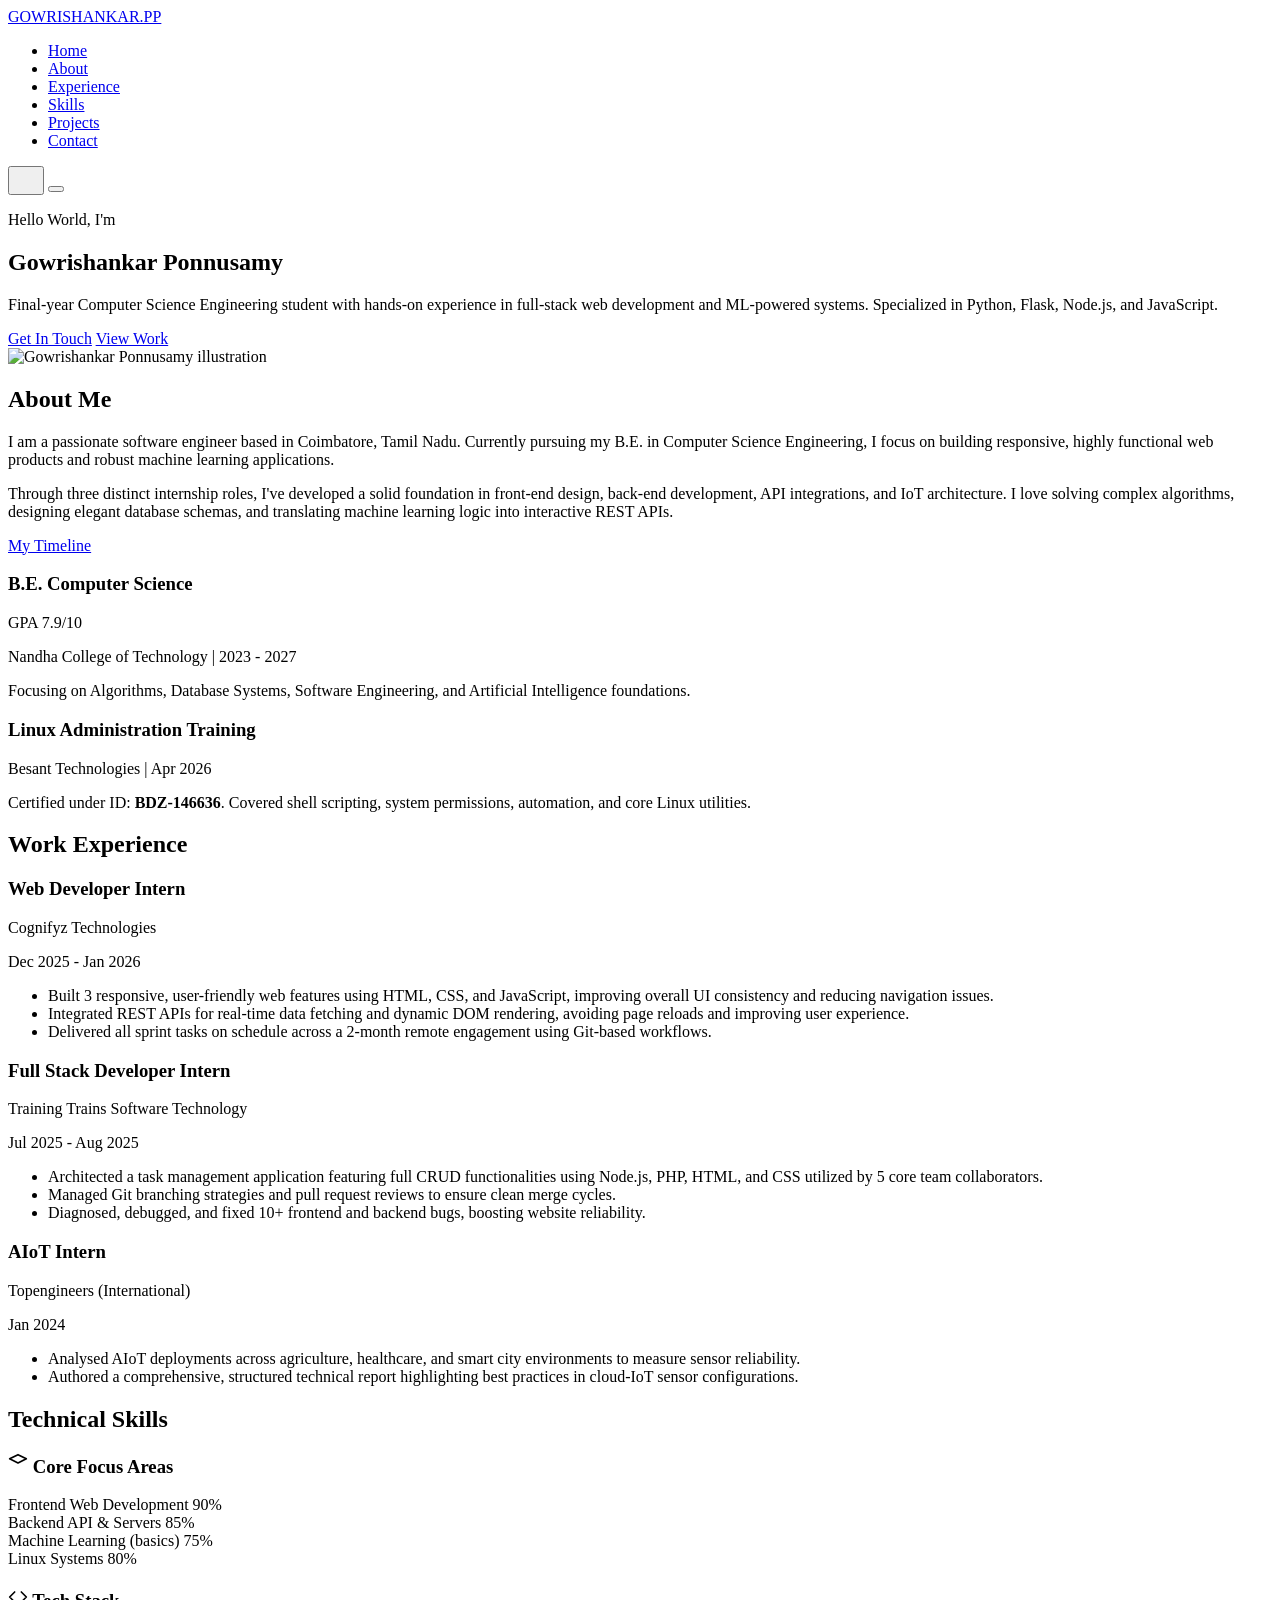
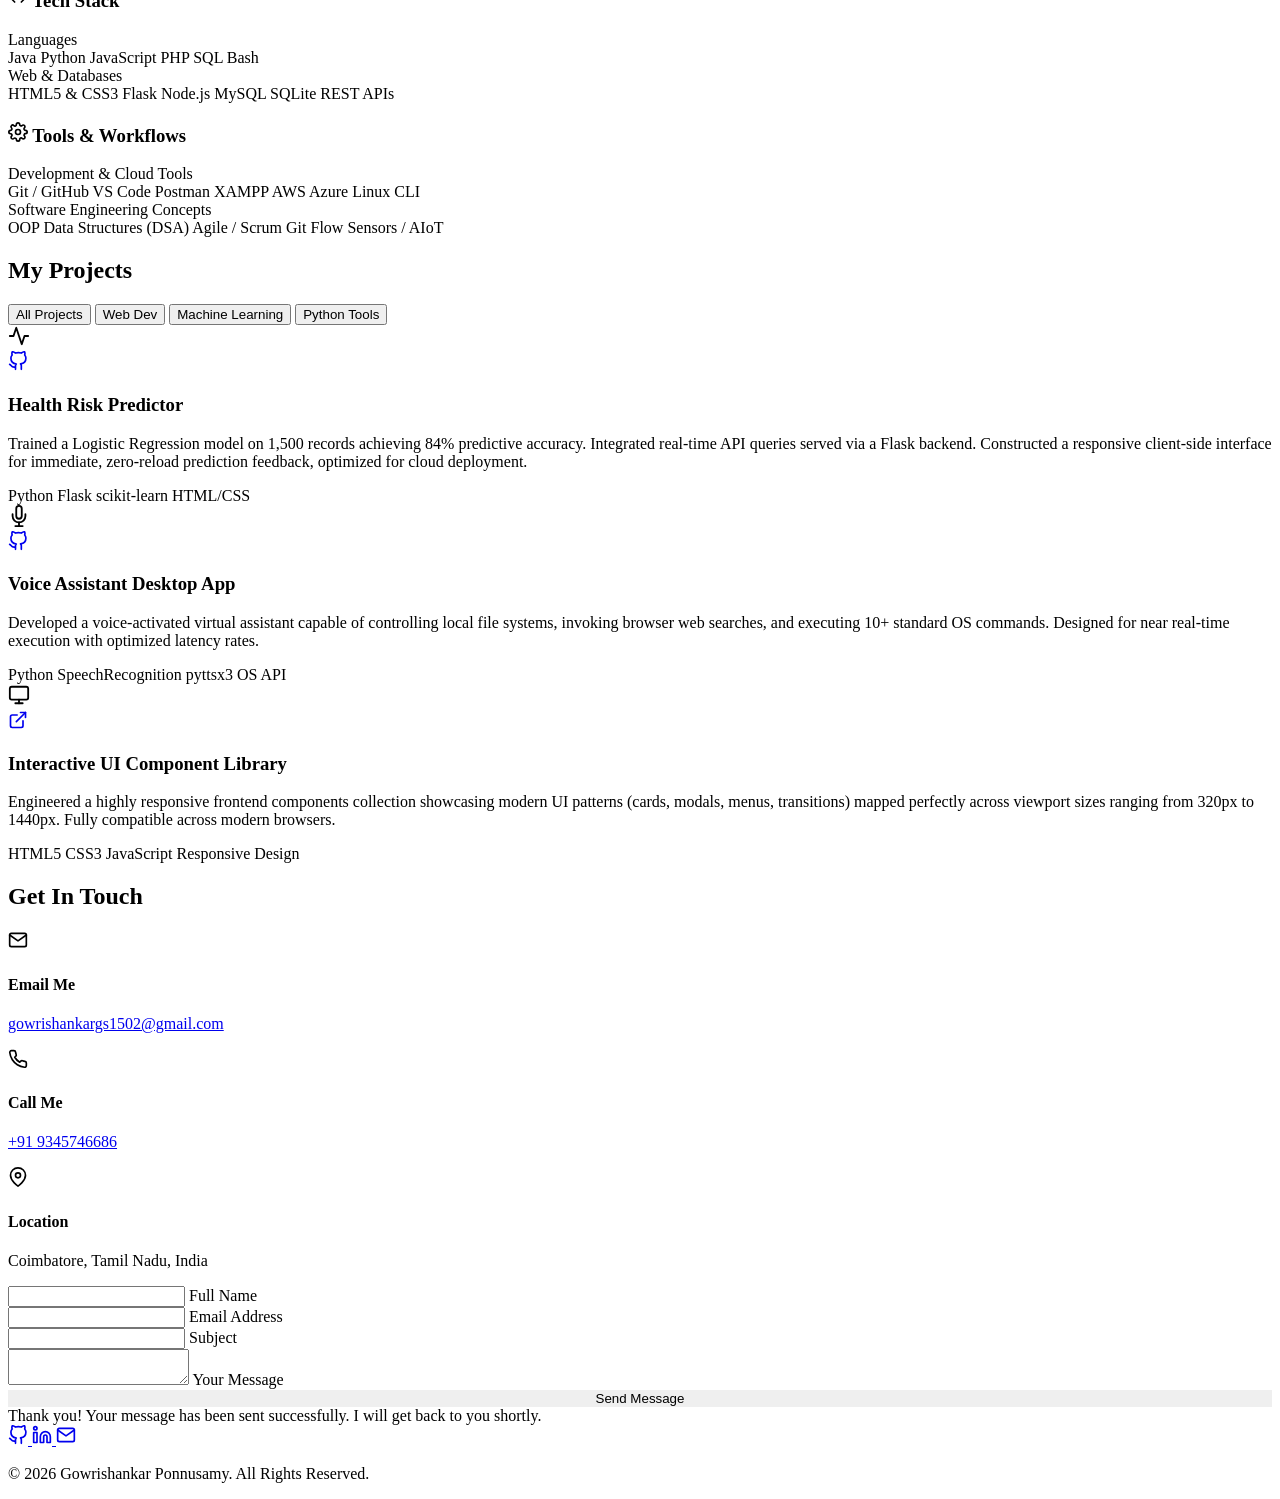
==== portfolio/index.html @ afdc3c56 "Create index.html" ====
<!DOCTYPE html>
<html lang="en">
<head>
  <meta charset="UTF-8">
  <meta name="viewport" content="width=device-width, initial-scale=1.0">
  <meta name="description" content="Professional portfolio website of Gowrishankar Ponnusamy. Web developer and Machine Learning enthusiast showing projects, experience, and contact details.">
  <title>Gowrishankar Ponnusamy | Software Engineer & Web Developer Portfolio</title>
  <link rel="stylesheet" href="/static/style.css">
</head>
<body>

  <!-- Background Orbs -->
  <div class="glow-orb orb-1"></div>
  <div class="glow-orb orb-2"></div>
  <div class="glow-orb orb-3"></div>

  <!-- Header -->
  <header>
    <div class="nav-container">
      <a href="#home" class="logo">GOWRISHANKAR.PP</a>
      
      <nav>
        <ul class="nav-menu" id="nav-menu">
          <li><a href="#home" class="nav-link active">Home</a></li>
          <li><a href="#about" class="nav-link">About</a></li>
          <li><a href="#experience" class="nav-link">Experience</a></li>
          <li><a href="#skills" class="nav-link">Skills</a></li>
          <li><a href="#projects" class="nav-link">Projects</a></li>
          <li><a href="#contact" class="nav-link">Contact</a></li>
        </ul>
      </nav>

      <div class="nav-controls">
        <button class="theme-toggle" id="theme-toggle" aria-label="Toggle theme">
          <svg xmlns="http://www.w3.org/2000/svg" width="20" height="20" viewBox="0 0 24 24" fill="none" stroke="currentColor" stroke-width="2">
            <!-- SVG paths filled by JS based on theme -->
          </svg>
        </button>

        <button class="hamburger" id="hamburger" aria-label="Toggle mobile menu">
          <span></span>
          <span></span>
          <span></span>
        </button>
      </div>
    </div>
  </header>

  <!-- Hero Section -->
  <section id="home" class="hero">
    <div class="hero-content">
      <p class="hero-subtitle">Hello World, I'm</p>
      <h1 class="hero-title">Gowrishankar <span>Ponnusamy</span></h1>
      <div class="hero-typing">
        <span id="typing-text"></span>
      </div>
      <p class="hero-desc">
        Final-year Computer Science Engineering student with hands-on experience in full-stack web development and ML-powered systems. Specialized in Python, Flask, Node.js, and JavaScript.
      </p>
      <div class="hero-btns">
        <a href="#contact" class="btn btn-primary">Get In Touch</a>
        <a href="#projects" class="btn btn-secondary">View Work</a>
      </div>
    </div>

    <div class="hero-image-container">
      <div class="hero-img-wrapper">
        <img src="/static/self coat.jpeg" alt="Gowrishankar Ponnusamy illustration" class="hero-img" loading="lazy">
      </div>
    </div>
  </section>

  <!-- About Section -->
  <section id="about" class="reveal">
    <h2 class="section-title">About <span>Me</span></h2>
    <div class="about-grid">
      <div class="about-details">
        <p class="about-text">
          I am a passionate software engineer based in Coimbatore, Tamil Nadu. Currently pursuing my B.E. in Computer Science Engineering, I focus on building responsive, highly functional web products and robust machine learning applications.
        </p>
        <p class="about-text">
          Through three distinct internship roles, I've developed a solid foundation in front-end design, back-end development, API integrations, and IoT architecture. I love solving complex algorithms, designing elegant database schemas, and translating machine learning logic into interactive REST APIs.
        </p>
        <div class="hero-btns">
          <a href="#experience" class="btn btn-secondary">My Timeline</a>
        </div>
      </div>

      <div class="credentials-container">
        <!-- Education -->
        <div class="glass-card credential-card">
          <div class="credential-title">
            <h3>B.E. Computer Science</h3>
            <span class="gpa-badge">GPA 7.9/10</span>
          </div>
          <p class="credential-meta">Nandha College of Technology | 2023 - 2027</p>
          <p class="credential-desc">Focusing on Algorithms, Database Systems, Software Engineering, and Artificial Intelligence foundations.</p>
        </div>

        <!-- Certification -->
        <div class="glass-card credential-card">
          <div class="credential-title">
            <h3>Linux Administration Training</h3>
          </div>
          <p class="credential-meta">Besant Technologies | Apr 2026</p>
          <p class="credential-desc">Certified under ID: <strong>BDZ-146636</strong>. Covered shell scripting, system permissions, automation, and core Linux utilities.</p>
        </div>
      </div>
    </div>
  </section>

  <!-- Experience Section -->
  <section id="experience" class="reveal">
    <h2 class="section-title">Work <span>Experience</span></h2>
    <div class="timeline">
      <!-- Cognifyz -->
      <div class="timeline-item reveal">
        <div class="timeline-dot"></div>
        <div class="glass-card timeline-content">
          <div class="timeline-header">
            <div>
              <h3 class="role-title">Web Developer Intern</h3>
              <p class="company-name">Cognifyz Technologies</p>
            </div>
            <span class="timeline-date">Dec 2025 - Jan 2026</span>
          </div>
          <ul class="timeline-list">
            <li>Built 3 responsive, user-friendly web features using HTML, CSS, and JavaScript, improving overall UI consistency and reducing navigation issues.</li>
            <li>Integrated REST APIs for real-time data fetching and dynamic DOM rendering, avoiding page reloads and improving user experience.</li>
            <li>Delivered all sprint tasks on schedule across a 2-month remote engagement using Git-based workflows.</li>
          </ul>
        </div>
      </div>

      <!-- Training Trains -->
      <div class="timeline-item reveal">
        <div class="timeline-dot"></div>
        <div class="glass-card timeline-content">
          <div class="timeline-header">
            <div>
              <h3 class="role-title">Full Stack Developer Intern</h3>
              <p class="company-name">Training Trains Software Technology</p>
            </div>
            <span class="timeline-date">Jul 2025 - Aug 2025</span>
          </div>
          <ul class="timeline-list">
            <li>Architected a task management application featuring full CRUD functionalities using Node.js, PHP, HTML, and CSS utilized by 5 core team collaborators.</li>
            <li>Managed Git branching strategies and pull request reviews to ensure clean merge cycles.</li>
            <li>Diagnosed, debugged, and fixed 10+ frontend and backend bugs, boosting website reliability.</li>
          </ul>
        </div>
      </div>

      <!-- Topengineers -->
      <div class="timeline-item reveal">
        <div class="timeline-dot"></div>
        <div class="glass-card timeline-content">
          <div class="timeline-header">
            <div>
              <h3 class="role-title">AIoT Intern</h3>
              <p class="company-name">Topengineers (International)</p>
            </div>
            <span class="timeline-date">Jan 2024</span>
          </div>
          <ul class="timeline-list">
            <li>Analysed AIoT deployments across agriculture, healthcare, and smart city environments to measure sensor reliability.</li>
            <li>Authored a comprehensive, structured technical report highlighting best practices in cloud-IoT sensor configurations.</li>
          </ul>
        </div>
      </div>
    </div>
  </section>

  <!-- Skills Section -->
  <section id="skills" class="reveal">
    <h2 class="section-title">Technical <span>Skills</span></h2>
    <div class="skills-grid">
      <!-- Main Core Skill Bars -->
      <div class="glass-card skills-category reveal">
        <h3 class="category-title">
          <svg xmlns="http://www.w3.org/2000/svg" width="20" height="20" viewBox="0 0 24 24" fill="none" stroke="currentColor" stroke-width="2" stroke-linecap="round" stroke-linejoin="round"><polygon points="12 2 2 7 12 12 22 7 12 2"/></svg>
          Core Focus Areas
        </h3>
        <div class="skills-list">
          <div class="skill-item">
            <div class="skill-info">
              <span class="skill-name">Frontend Web Development</span>
              <span class="skill-percent">90%</span>
            </div>
            <div class="skill-bar-bg">
              <div class="skill-bar-fill" data-percent="90"></div>
            </div>
          </div>
          <div class="skill-item">
            <div class="skill-info">
              <span class="skill-name">Backend API & Servers</span>
              <span class="skill-percent">85%</span>
            </div>
            <div class="skill-bar-bg">
              <div class="skill-bar-fill" data-percent="85"></div>
            </div>
          </div>
          <div class="skill-item">
            <div class="skill-info">
              <span class="skill-name">Machine Learning (basics)</span>
              <span class="skill-percent">75%</span>
            </div>
            <div class="skill-bar-bg">
              <div class="skill-bar-fill" data-percent="75"></div>
            </div>
          </div>
          <div class="skill-item">
            <div class="skill-info">
              <span class="skill-name">Linux Systems</span>
              <span class="skill-percent">80%</span>
            </div>
            <div class="skill-bar-bg">
              <div class="skill-bar-fill" data-percent="80"></div>
            </div>
          </div>
        </div>
      </div>

      <!-- Languages, Frameworks, DBs -->
      <div class="glass-card skills-category reveal">
        <h3 class="category-title">
          <svg xmlns="http://www.w3.org/2000/svg" width="20" height="20" viewBox="0 0 24 24" fill="none" stroke="currentColor" stroke-width="2" stroke-linecap="round" stroke-linejoin="round"><path d="M16 18l6-6-6-6M8 6L2 12l6 6"/></svg>
          Tech Stack
        </h3>
        <div class="skills-list">
          <div class="skill-item">
            <span class="skill-name" style="margin-bottom: 8px;">Languages</span>
            <div class="badge-container">
              <span class="badge">Java</span>
              <span class="badge">Python</span>
              <span class="badge">JavaScript</span>
              <span class="badge">PHP</span>
              <span class="badge">SQL</span>
              <span class="badge">Bash</span>
            </div>
          </div>
          <div class="skill-item">
            <span class="skill-name" style="margin-bottom: 8px;">Web & Databases</span>
            <div class="badge-container">
              <span class="badge">HTML5 & CSS3</span>
              <span class="badge">Flask</span>
              <span class="badge">Node.js</span>
              <span class="badge">MySQL</span>
              <span class="badge">SQLite</span>
              <span class="badge">REST APIs</span>
            </div>
          </div>
        </div>
      </div>

      <!-- Tools & Concepts -->
      <div class="glass-card skills-category reveal">
        <h3 class="category-title">
          <svg xmlns="http://www.w3.org/2000/svg" width="20" height="20" viewBox="0 0 24 24" fill="none" stroke="currentColor" stroke-width="2" stroke-linecap="round" stroke-linejoin="round"><circle cx="12" cy="12" r="3"/><path d="M19.4 15a1.65 1.65 0 0 0 .33 1.82l.06.06a2 2 0 1 1-2.83 2.83l-.06-.06a1.65 1.65 0 0 0-1.82-.33 1.65 1.65 0 0 0-1 1.51V21a2 2 0 0 1-4 0v-.09A1.65 1.65 0 0 0 9 19.4a1.65 1.65 0 0 0-1.82.33l-.06.06a2 2 0 1 1-2.83-2.83l.06-.06a1.65 1.65 0 0 0 .33-1.82 1.65 1.65 0 0 0-1.51-1H3a2 2 0 0 1 0-4h.09A1.65 1.65 0 0 0 4.6 9a1.65 1.65 0 0 0-.33-1.82l-.06-.06a2 2 0 1 1 2.83-2.83l.06.06a1.65 1.65 0 0 0 1.82.33H9a1.65 1.65 0 0 0 1-1.51V3a2 2 0 0 1 4 0v.09a1.65 1.65 0 0 0 1 1.51 1.65 1.65 0 0 0 1.82-.33l.06-.06a2 2 0 1 1 2.83 2.83l-.06.06a1.65 1.65 0 0 0-.33 1.82V9a1.65 1.65 0 0 0 1.51 1H21a2 2 0 0 1 0 4h-.09a1.65 1.65 0 0 0-1.51 1z"/></svg>
          Tools & Workflows
        </h3>
        <div class="skills-list">
          <div class="skill-item">
            <span class="skill-name" style="margin-bottom: 8px;">Development & Cloud Tools</span>
            <div class="badge-container">
              <span class="badge">Git / GitHub</span>
              <span class="badge">VS Code</span>
              <span class="badge">Postman</span>
              <span class="badge">XAMPP</span>
              <span class="badge">AWS</span>
              <span class="badge">Azure</span>
              <span class="badge">Linux CLI</span>
            </div>
          </div>
          <div class="skill-item">
            <span class="skill-name" style="margin-bottom: 8px;">Software Engineering Concepts</span>
            <div class="badge-container">
              <span class="badge">OOP</span>
              <span class="badge">Data Structures (DSA)</span>
              <span class="badge">Agile / Scrum</span>
              <span class="badge">Git Flow</span>
              <span class="badge">Sensors / AIoT</span>
            </div>
          </div>
        </div>
      </div>
    </div>
  </section>

  <!-- Projects Section -->
  <section id="projects" class="reveal">
    <h2 class="section-title">My <span>Projects</span></h2>
    
    <div class="project-filters">
      <button class="filter-btn active" data-filter="all">All Projects</button>
      <button class="filter-btn" data-filter="web">Web Dev</button>
      <button class="filter-btn" data-filter="ml">Machine Learning</button>
      <button class="filter-btn" data-filter="python">Python Tools</button>
    </div>

    <div class="projects-grid">
      <!-- Project 1 -->
      <div class="project-card-wrapper reveal" data-category="ml web">
        <div class="glass-card project-card">
          <div class="project-card-header">
            <div class="project-icon">
              <svg xmlns="http://www.w3.org/2000/svg" width="22" height="22" viewBox="0 0 24 24" fill="none" stroke="currentColor" stroke-width="2" stroke-linecap="round" stroke-linejoin="round"><path d="M22 12h-4l-3 9L9 3l-3 9H2"/></svg>
            </div>
            <div class="project-links">
              <a href="#" class="project-link-btn" aria-label="GitHub Repository">
                <svg xmlns="http://www.w3.org/2000/svg" width="20" height="20" viewBox="0 0 24 24" fill="none" stroke="currentColor" stroke-width="2" stroke-linecap="round" stroke-linejoin="round"><path d="M9 19c-5 1.5-5-2.5-7-3m14 6v-3.87a3.37 3.37 0 0 0-.94-2.61c3.14-.35 6.44-1.54 6.44-7A5.44 5.44 0 0 0 20 4.77 5.07 5.07 0 0 0 19.91 1S18.73.65 16 2.48a13.38 13.38 0 0 0-7 0C6.27.65 5.09 1 5.09 1A5.07 5.07 0 0 0 5 4.77a5.44 5.44 0 0 0-1.5 3.78c0 5.42 3.3 6.61 6.44 7A3.37 3.37 0 0 0 9 18.13V22"/></svg>
              </a>
            </div>
          </div>
          <div class="project-card-body">
            <h3>Health Risk Predictor</h3>
            <p>
              Trained a Logistic Regression model on 1,500 records achieving 84% predictive accuracy. Integrated real-time API queries served via a Flask backend. Constructed a responsive client-side interface for immediate, zero-reload prediction feedback, optimized for cloud deployment.
            </p>
          </div>
          <div class="project-card-footer">
            <div class="project-tech">
              <span class="tech-tag">Python</span>
              <span class="tech-tag">Flask</span>
              <span class="tech-tag">scikit-learn</span>
              <span class="tech-tag">HTML/CSS</span>
            </div>
          </div>
        </div>
      </div>

      <!-- Project 2 -->
      <div class="project-card-wrapper reveal" data-category="python">
        <div class="glass-card project-card">
          <div class="project-card-header">
            <div class="project-icon">
              <svg xmlns="http://www.w3.org/2000/svg" width="22" height="22" viewBox="0 0 24 24" fill="none" stroke="currentColor" stroke-width="2" stroke-linecap="round" stroke-linejoin="round"><path d="M12 1a3 3 0 0 0-3 3v8a3 3 0 0 0 6 0V4a3 3 0 0 0-3-3z"/><path d="M19 10v2a7 7 0 0 1-14 0v-2"/><line x1="12" y1="19" x2="12" y2="23"/><line x1="8" y1="23" x2="16" y2="23"/></svg>
            </div>
            <div class="project-links">
              <a href="#" class="project-link-btn" aria-label="GitHub Repository">
                <svg xmlns="http://www.w3.org/2000/svg" width="20" height="20" viewBox="0 0 24 24" fill="none" stroke="currentColor" stroke-width="2" stroke-linecap="round" stroke-linejoin="round"><path d="M9 19c-5 1.5-5-2.5-7-3m14 6v-3.87a3.37 3.37 0 0 0-.94-2.61c3.14-.35 6.44-1.54 6.44-7A5.44 5.44 0 0 0 20 4.77 5.07 5.07 0 0 0 19.91 1S18.73.65 16 2.48a13.38 13.38 0 0 0-7 0C6.27.65 5.09 1 5.09 1A5.07 5.07 0 0 0 5 4.77a5.44 5.44 0 0 0-1.5 3.78c0 5.42 3.3 6.61 6.44 7A3.37 3.37 0 0 0 9 18.13V22"/></svg>
              </a>
            </div>
          </div>
          <div class="project-card-body">
            <h3>Voice Assistant Desktop App</h3>
            <p>
              Developed a voice-activated virtual assistant capable of controlling local file systems, invoking browser web searches, and executing 10+ standard OS commands. Designed for near real-time execution with optimized latency rates.
            </p>
          </div>
          <div class="project-card-footer">
            <div class="project-tech">
              <span class="tech-tag">Python</span>
              <span class="tech-tag">SpeechRecognition</span>
              <span class="tech-tag">pyttsx3</span>
              <span class="tech-tag">OS API</span>
            </div>
          </div>
        </div>
      </div>

      <!-- Project 3 -->
      <div class="project-card-wrapper reveal" data-category="web">
        <div class="glass-card project-card">
          <div class="project-card-header">
            <div class="project-icon">
              <svg xmlns="http://www.w3.org/2000/svg" width="22" height="22" viewBox="0 0 24 24" fill="none" stroke="currentColor" stroke-width="2" stroke-linecap="round" stroke-linejoin="round"><rect x="2" y="3" width="20" height="14" rx="2" ry="2"/><line x1="8" y1="21" x2="16" y2="21"/><line x1="12" y1="17" x2="12" y2="21"/></svg>
            </div>
            <div class="project-links">
              <a href="#" class="project-link-btn" aria-label="Live Demo">
                <svg xmlns="http://www.w3.org/2000/svg" width="20" height="20" viewBox="0 0 24 24" fill="none" stroke="currentColor" stroke-width="2" stroke-linecap="round" stroke-linejoin="round"><path d="M18 13v6a2 2 0 0 1-2 2H5a2 2 0 0 1-2-2V8a2 2 0 0 1 2-2h6"/><polyline points="15 3 21 3 21 9"/><line x1="10" y1="14" x2="21" y2="3"/></svg>
              </a>
            </div>
          </div>
          <div class="project-card-body">
            <h3>Interactive UI Component Library</h3>
            <p>
              Engineered a highly responsive frontend components collection showcasing modern UI patterns (cards, modals, menus, transitions) mapped perfectly across viewport sizes ranging from 320px to 1440px. Fully compatible across modern browsers.
            </p>
          </div>
          <div class="project-card-footer">
            <div class="project-tech">
              <span class="tech-tag">HTML5</span>
              <span class="tech-tag">CSS3</span>
              <span class="tech-tag">JavaScript</span>
              <span class="tech-tag">Responsive Design</span>
            </div>
          </div>
        </div>
      </div>
    </div>
  </section>

  <!-- Contact Section -->
  <section id="contact" class="reveal">
    <h2 class="section-title">Get In <span>Touch</span></h2>
    <div class="contact-grid">
      <div class="contact-info">
        <!-- Card 1: Email -->
        <div class="glass-card contact-card">
          <div class="contact-card-icon">
            <svg xmlns="http://www.w3.org/2000/svg" width="20" height="20" viewBox="0 0 24 24" fill="none" stroke="currentColor" stroke-width="2" stroke-linecap="round" stroke-linejoin="round"><path d="M4 4h16c1.1 0 2 .9 2 2v12c0 1.1-.9 2-2 2H4c-1.1 0-2-.9-2-2V6c0-1.1.9-2 2-2z"/><polyline points="22,6 12,13 2,6"/></svg>
          </div>
          <div class="contact-card-details">
            <h4>Email Me</h4>
            <p><a href="#" id="email-link" data-email="gowrishankargs1502@gmail.com" title="Click to copy email">gowrishankargs1502@gmail.com</a></p>
          </div>
        </div>

        <!-- Card 2: Phone -->
        <div class="glass-card contact-card">
          <div class="contact-card-icon">
            <svg xmlns="http://www.w3.org/2000/svg" width="20" height="20" viewBox="0 0 24 24" fill="none" stroke="currentColor" stroke-width="2" stroke-linecap="round" stroke-linejoin="round"><path d="M22 16.92v3a2 2 0 0 1-2.18 2 19.79 19.79 0 0 1-8.63-3.07 19.5 19.5 0 0 1-6-6 19.79 19.79 0 0 1-3.07-8.67A2 2 0 0 1 4.11 2h3a2 2 0 0 1 2 1.72 12.84 12.84 0 0 0 .7 2.81 2 2 0 0 1-.45 2.11L8.09 9.91a16 16 0 0 0 6 6l1.27-1.27a2 2 0 0 1 2.11-.45 12.84 12.84 0 0 0 2.81.7A2 2 0 0 1 22 16.92z"/></svg>
          </div>
          <div class="contact-card-details">
            <h4>Call Me</h4>
            <p><a href="tel:+919345746686">+91 9345746686</a></p>
          </div>
        </div>

        <!-- Card 3: Location -->
        <div class="glass-card contact-card">
          <div class="contact-card-icon">
            <svg xmlns="http://www.w3.org/2000/svg" width="20" height="20" viewBox="0 0 24 24" fill="none" stroke="currentColor" stroke-width="2" stroke-linecap="round" stroke-linejoin="round"><path d="M21 10c0 7-9 13-9 13s-9-6-9-13a9 9 0 0 1 18 0z"/><circle cx="12" cy="10" r="3"/></svg>
          </div>
          <div class="contact-card-details">
            <h4>Location</h4>
            <p>Coimbatore, Tamil Nadu, India</p>
          </div>
        </div>
      </div>

      <!-- Form -->
      <div class="glass-card contact-form-container">
        <form id="contact-form" autocomplete="off">
          <div class="form-group">
            <input type="text" id="form-name" class="form-input" placeholder=" " required>
            <label for="form-name" class="form-label">Full Name</label>
          </div>

          <div class="form-group">
            <input type="email" id="form-email" class="form-input" placeholder=" " required>
            <label for="form-email" class="form-label">Email Address</label>
          </div>

          <div class="form-group">
            <input type="text" id="form-subject" class="form-input" placeholder=" " required>
            <label for="form-subject" class="form-label">Subject</label>
          </div>

          <div class="form-group">
            <textarea id="form-message" class="form-input" placeholder=" " required></textarea>
            <label for="form-message" class="form-label">Your Message</label>
          </div>

          <button type="submit" class="btn btn-primary" style="border: none; width: 100%;">Send Message</button>
        </form>
        
        <div class="form-success-message" id="form-success">
          Thank you! Your message has been sent successfully. I will get back to you shortly.
        </div>
      </div>
    </div>
  </section>

  <!-- Footer -->
  <footer>
    <div class="footer-socials">
      <!-- GitHub -->
      <a href="https://github.com" target="_blank" rel="noopener noreferrer" class="social-icon-btn" aria-label="GitHub Profile">
        <svg xmlns="http://www.w3.org/2000/svg" width="20" height="20" viewBox="0 0 24 24" fill="none" stroke="currentColor" stroke-width="2" stroke-linecap="round" stroke-linejoin="round"><path d="M9 19c-5 1.5-5-2.5-7-3m14 6v-3.87a3.37 3.37 0 0 0-.94-2.61c3.14-.35 6.44-1.54 6.44-7A5.44 5.44 0 0 0 20 4.77 5.07 5.07 0 0 0 19.91 1S18.73.65 16 2.48a13.38 13.38 0 0 0-7 0C6.27.65 5.09 1 5.09 1A5.07 5.07 0 0 0 5 4.77a5.44 5.44 0 0 0-1.5 3.78c0 5.42 3.3 6.61 6.44 7A3.37 3.37 0 0 0 9 18.13V22"/></svg>
      </a>
      <!-- LinkedIn -->
      <a href="https://linkedin.com" target="_blank" rel="noopener noreferrer" class="social-icon-btn" aria-label="LinkedIn Profile">
        <svg xmlns="http://www.w3.org/2000/svg" width="20" height="20" viewBox="0 0 24 24" fill="none" stroke="currentColor" stroke-width="2" stroke-linecap="round" stroke-linejoin="round"><path d="M16 8a6 6 0 0 1 6 6v7h-4v-7a2 2 0 0 0-2-2 2 2 0 0 0-2 2v7h-4v-7a6 6 0 0 1 6-6z"/><rect x="2" y="9" width="4" height="12"/><circle cx="4" cy="4" r="2"/></svg>
      </a>
      <!-- Email -->
      <a href="mailto:gowrishankarponnusamyed1304@gmail.com" class="social-icon-btn" aria-label="Email Me">
        <svg xmlns="http://www.w3.org/2000/svg" width="20" height="20" viewBox="0 0 24 24" fill="none" stroke="currentColor" stroke-width="2" stroke-linecap="round" stroke-linejoin="round"><path d="M4 4h16c1.1 0 2 .9 2 2v12c0 1.1-.9 2-2 2H4c-1.1 0-2-.9-2-2V6c0-1.1.9-2 2-2z"/><polyline points="22,6 12,13 2,6"/></svg>
      </a>
    </div>
    <p>&copy; 2026 Gowrishankar Ponnusamy. All Rights Reserved.</p>
  </footer>

  <script src="/static/script.js"></script>
</body>
</html>
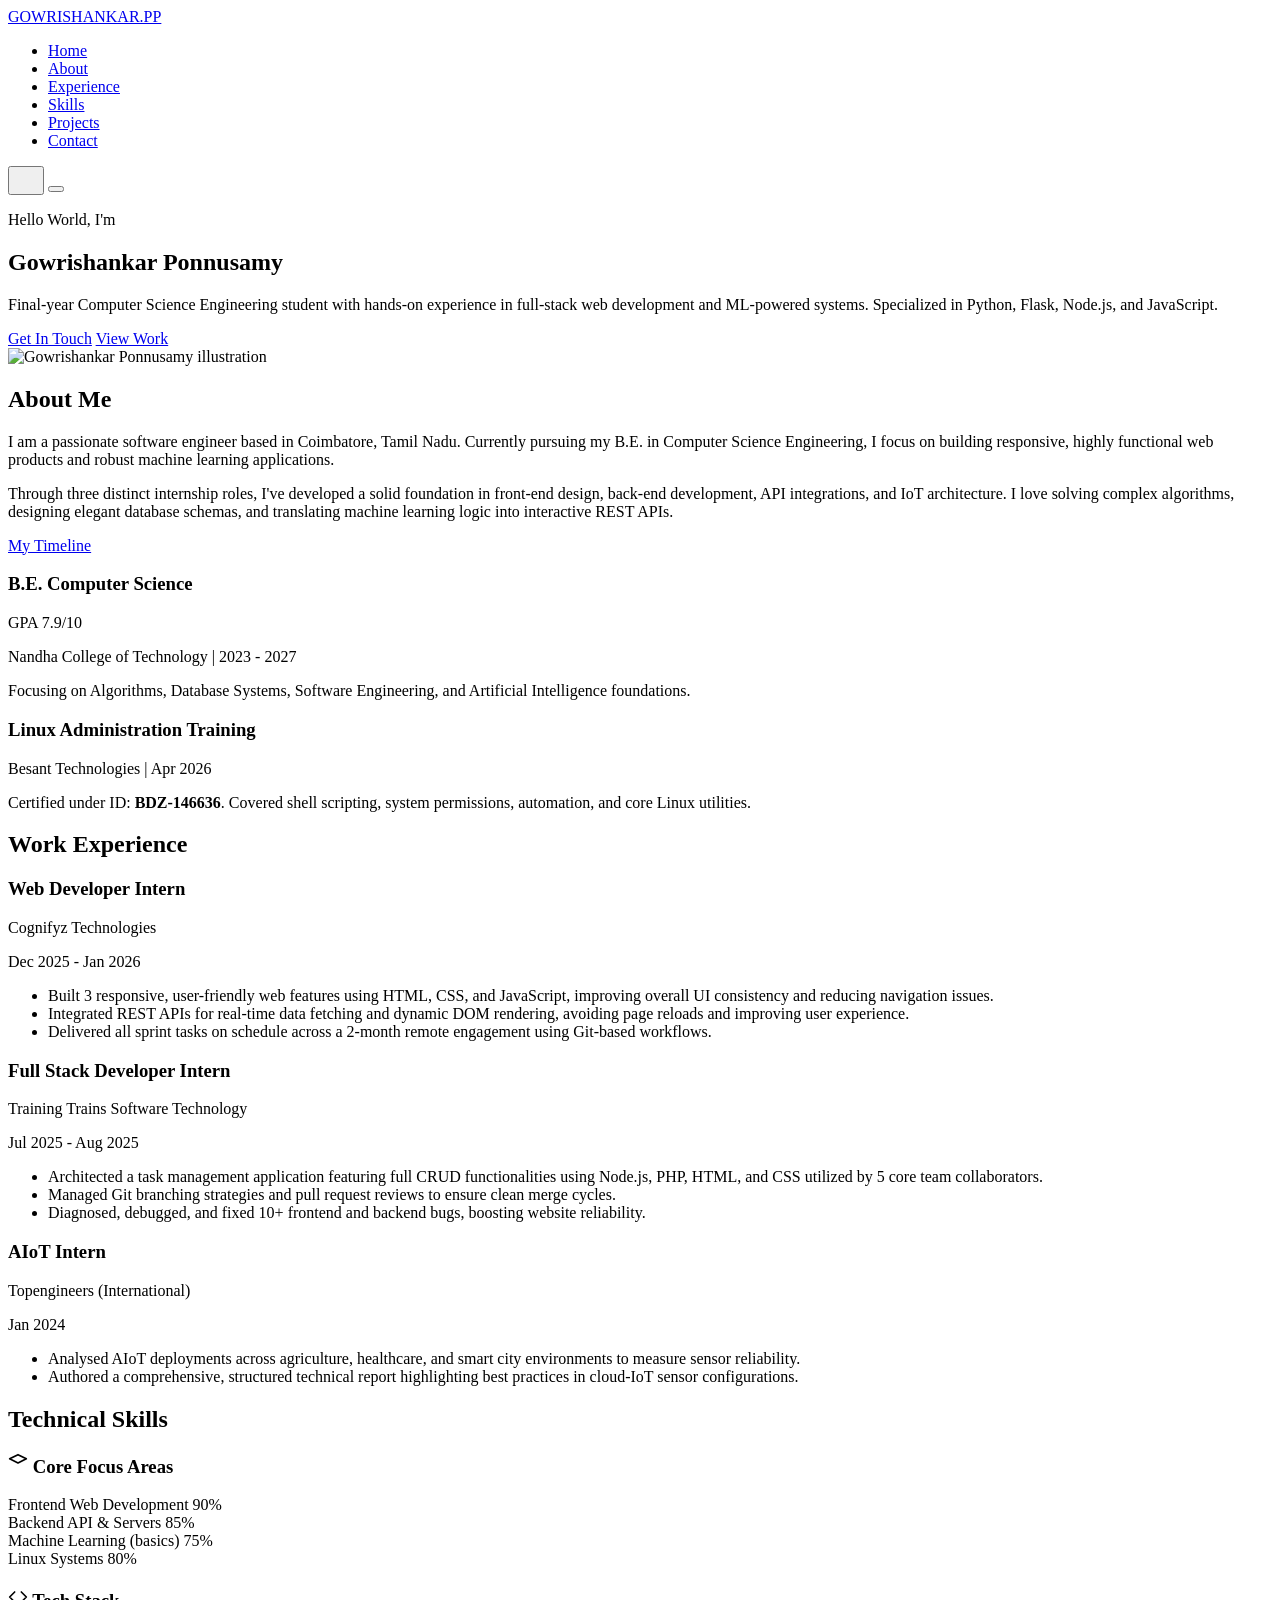
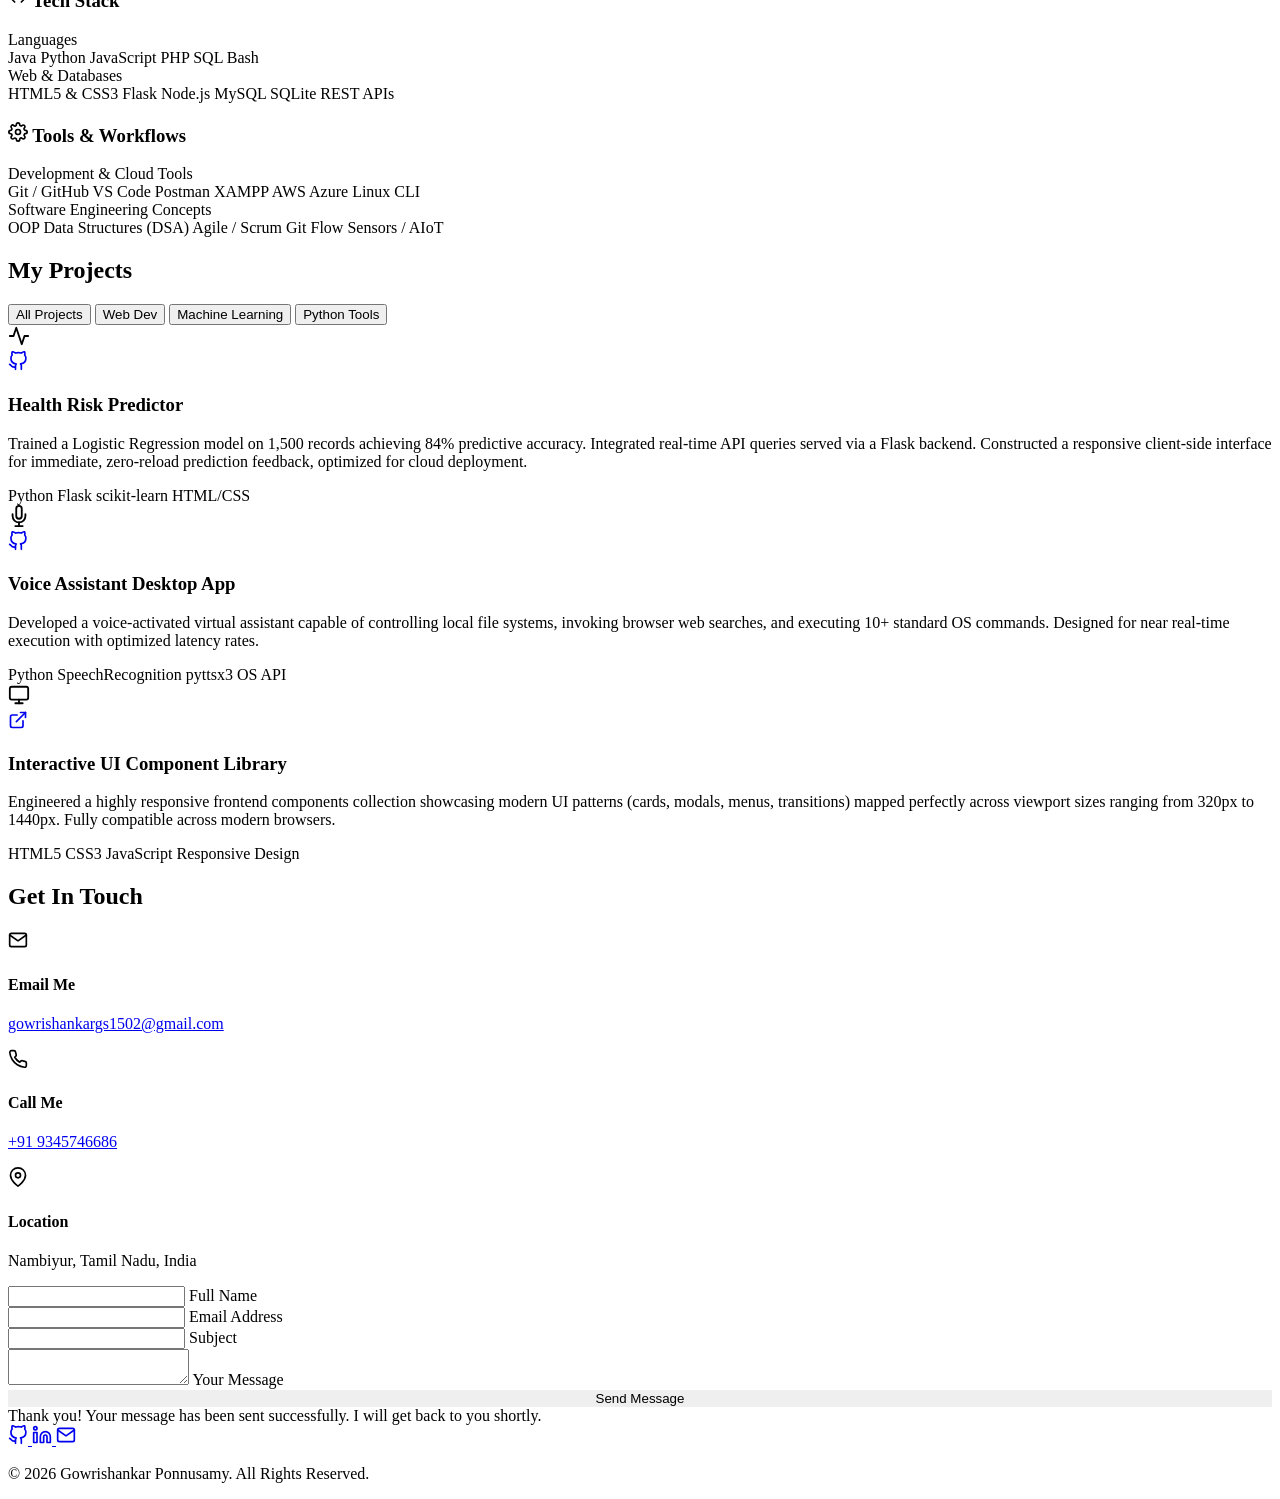
==== commit f4707212: "Update index.html" ====
--- a/portfolio/index.html
+++ b/portfolio/index.html
@@ -425,7 +425,7 @@
           </div>
           <div class="contact-card-details">
             <h4>Location</h4>
-            <p>Coimbatore, Tamil Nadu, India</p>
+            <p>Nambiyur, Tamil Nadu, India</p>
           </div>
         </div>
       </div>
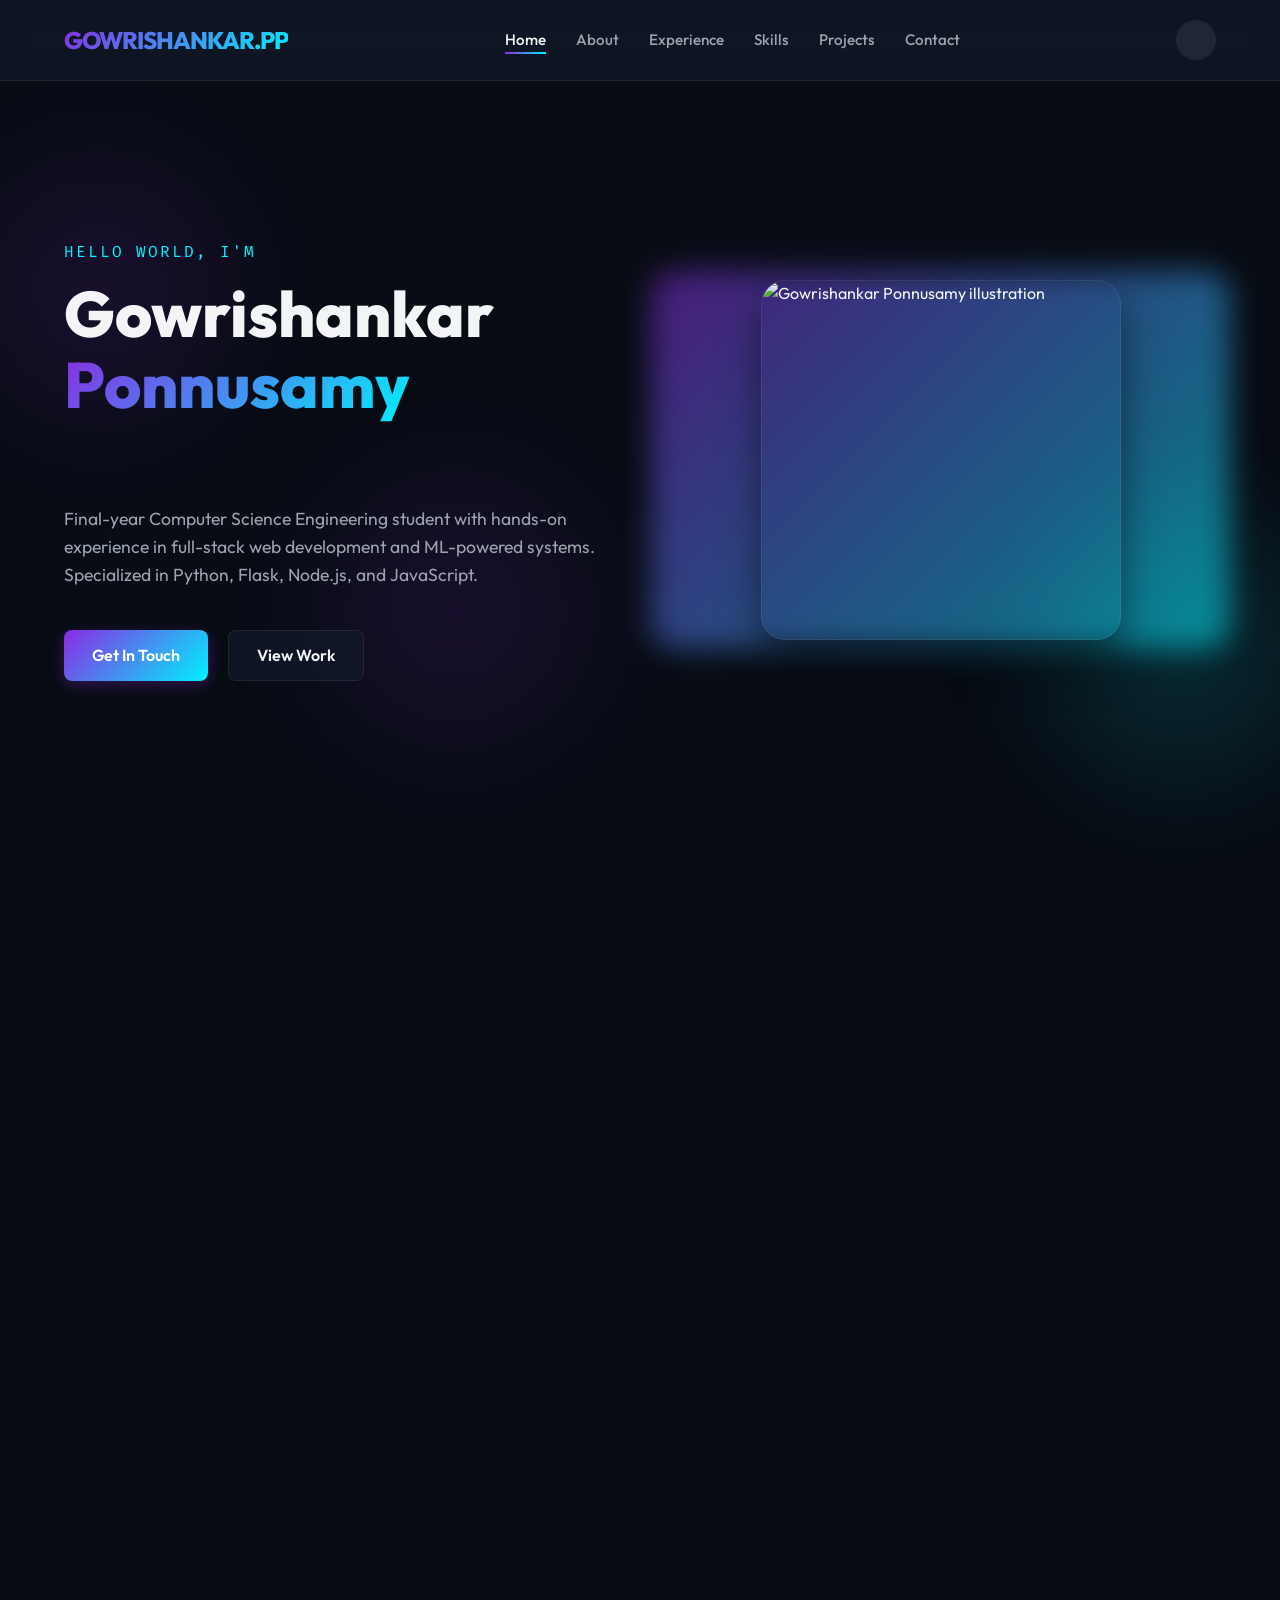
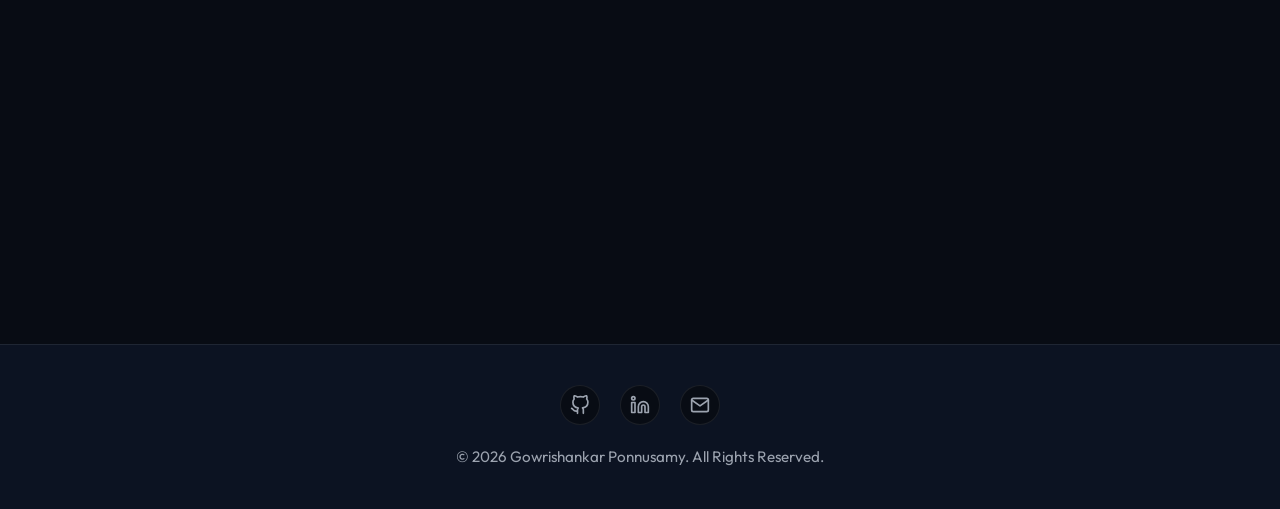
==== commit 9513aa28: "Fix stylesheet link path in index.html" ====
--- a/portfolio/index.html
+++ b/portfolio/index.html
@@ -5,7 +5,7 @@
   <meta name="viewport" content="width=device-width, initial-scale=1.0">
   <meta name="description" content="Professional portfolio website of Gowrishankar Ponnusamy. Web developer and Machine Learning enthusiast showing projects, experience, and contact details.">
   <title>Gowrishankar Ponnusamy | Software Engineer & Web Developer Portfolio</title>
-  <link rel="stylesheet" href="/static/style.css">
+  <link rel="stylesheet" href="static/style.css">
 </head>
 <body>
 
--- a/portfolio/static/style.css
+++ b/portfolio/static/style.css
@@ -0,0 +1,1057 @@
+@import url('https://fonts.googleapis.com/css2?family=Fira+Code:wght@400;500&family=Outfit:wght@300;400;500;600;700;800&display=swap');
+
+:root {
+  /* Dark Theme Variables */
+  --bg-primary: #080c14;
+  --bg-secondary: #0c1322;
+  --bg-card: rgba(17, 25, 40, 0.75);
+  --border-color: rgba(255, 255, 255, 0.08);
+  --text-primary: #f3f4f6;
+  --text-secondary: #9ca3af;
+  --text-muted: #6b7280;
+  --accent-color: #8a2be2;
+  --accent-color-rgb: 138, 43, 226;
+  --accent-secondary: #00f2fe;
+  --accent-secondary-rgb: 0, 242, 254;
+  --accent-gradient: linear-gradient(135deg, var(--accent-color), var(--accent-secondary));
+  --card-glow: rgba(138, 43, 226, 0.15);
+  --selection-bg: rgba(0, 242, 254, 0.3);
+  --shadow-color: rgba(0, 0, 0, 0.5);
+  --font-sans: 'Outfit', sans-serif;
+  --font-mono: 'Fira Code', monospace;
+  --radius-sm: 8px;
+  --radius-md: 16px;
+  --radius-lg: 24px;
+  --transition: all 0.3s cubic-bezier(0.4, 0, 0.2, 1);
+}
+
+[data-theme="light"] {
+  /* Light Theme Variables */
+  --bg-primary: #f8fafc;
+  --bg-secondary: #f1f5f9;
+  --bg-card: rgba(255, 255, 255, 0.8);
+  --border-color: rgba(15, 23, 42, 0.08);
+  --text-primary: #0f172a;
+  --text-secondary: #475569;
+  --text-muted: #64748b;
+  --accent-color: #6366f1;
+  --accent-color-rgb: 99, 102, 241;
+  --accent-secondary: #06b6d4;
+  --accent-secondary-rgb: 6, 182, 212;
+  --accent-gradient: linear-gradient(135deg, var(--accent-color), var(--accent-secondary));
+  --card-glow: rgba(99, 102, 241, 0.1);
+  --selection-bg: rgba(6, 182, 212, 0.2);
+  --shadow-color: rgba(15, 23, 42, 0.1);
+}
+
+/* Base Styles */
+* {
+  box-sizing: border-box;
+  margin: 0;
+  padding: 0;
+  scroll-behavior: smooth;
+}
+
+body {
+  background-color: var(--bg-primary);
+  color: var(--text-primary);
+  font-family: var(--font-sans);
+  line-height: 1.6;
+  overflow-x: hidden;
+  transition: background-color 0.5s var(--transition), color 0.5s var(--transition);
+}
+
+/* Custom Scrollbar */
+::-webkit-scrollbar {
+  width: 10px;
+}
+::-webkit-scrollbar-track {
+  background: var(--bg-primary);
+}
+::-webkit-scrollbar-thumb {
+  background: var(--border-color);
+  border-radius: 5px;
+  border: 2px solid var(--bg-primary);
+}
+::-webkit-scrollbar-thumb:hover {
+  background: var(--accent-color);
+}
+
+::selection {
+  background-color: var(--selection-bg);
+  color: var(--text-primary);
+}
+
+/* Glow Background Orbs */
+.glow-orb {
+  position: absolute;
+  width: 400px;
+  height: 400px;
+  border-radius: 50%;
+  background: radial-gradient(circle, rgba(var(--accent-color-rgb), 0.15) 0%, rgba(0, 0, 0, 0) 70%);
+  filter: blur(40px);
+  z-index: -1;
+  pointer-events: none;
+  animation: float-orb 10s infinite alternate ease-in-out;
+}
+
+.orb-1 {
+  top: 10%;
+  left: -100px;
+}
+
+.orb-2 {
+  top: 50%;
+  right: -100px;
+  background: radial-gradient(circle, rgba(var(--accent-secondary-rgb), 0.15) 0%, rgba(0, 0, 0, 0) 70%);
+  animation-delay: -5s;
+}
+
+.orb-3 {
+  bottom: 10%;
+  left: 20%;
+  animation-delay: -2s;
+}
+
+@keyframes float-orb {
+  0% { transform: translateY(0) scale(1); }
+  100% { transform: translateY(30px) scale(1.1); }
+}
+
+/* Typography & Layout Utilities */
+h1, h2, h3, h4 {
+  font-weight: 700;
+  line-height: 1.2;
+}
+
+a {
+  color: inherit;
+  text-decoration: none;
+  transition: var(--transition);
+}
+
+section {
+  padding: 100px 24px;
+  max-width: 1200px;
+  margin: 0 auto;
+  position: relative;
+}
+
+.section-title {
+  font-size: 2.5rem;
+  margin-bottom: 50px;
+  text-align: center;
+  position: relative;
+  display: inline-block;
+  left: 50%;
+  transform: translateX(-50%);
+}
+
+.section-title span {
+  background: var(--accent-gradient);
+  -webkit-background-clip: text;
+  -webkit-text-fill-color: transparent;
+}
+
+.section-title::after {
+  content: '';
+  position: absolute;
+  width: 60px;
+  height: 4px;
+  background: var(--accent-gradient);
+  bottom: -10px;
+  left: 50%;
+  transform: translateX(-50%);
+  border-radius: 2px;
+}
+
+/* Header & Nav */
+header {
+  position: fixed;
+  top: 0;
+  left: 0;
+  width: 100%;
+  z-index: 1000;
+  background: var(--bg-card);
+  backdrop-filter: blur(16px);
+  -webkit-backdrop-filter: blur(16px);
+  border-bottom: 1px solid var(--border-color);
+  transition: var(--transition);
+}
+
+.nav-container {
+  display: flex;
+  justify-content: space-between;
+  align-items: center;
+  max-width: 1200px;
+  margin: 0 auto;
+  padding: 20px 24px;
+}
+
+.logo {
+  font-size: 1.5rem;
+  font-weight: 800;
+  background: var(--accent-gradient);
+  -webkit-background-clip: text;
+  -webkit-text-fill-color: transparent;
+  letter-spacing: -1px;
+}
+
+.nav-menu {
+  display: flex;
+  gap: 30px;
+  list-style: none;
+  align-items: center;
+}
+
+.nav-link {
+  font-size: 0.95rem;
+  font-weight: 500;
+  position: relative;
+  padding: 5px 0;
+  color: var(--text-secondary);
+}
+
+.nav-link:hover, .nav-link.active {
+  color: var(--text-primary);
+}
+
+.nav-link::after {
+  content: '';
+  position: absolute;
+  bottom: 0;
+  left: 0;
+  width: 0;
+  height: 2px;
+  background: var(--accent-gradient);
+  transition: var(--transition);
+}
+
+.nav-link:hover::after, .nav-link.active::after {
+  width: 100%;
+}
+
+.nav-controls {
+  display: flex;
+  align-items: center;
+  gap: 20px;
+}
+
+.theme-toggle {
+  background: none;
+  border: none;
+  color: var(--text-primary);
+  cursor: pointer;
+  font-size: 1.2rem;
+  display: flex;
+  align-items: center;
+  justify-content: center;
+  width: 40px;
+  height: 40px;
+  border-radius: 50%;
+  background: var(--border-color);
+  transition: var(--transition);
+}
+
+.theme-toggle:hover {
+  background: var(--accent-gradient);
+  color: white;
+  transform: rotate(15deg);
+}
+
+.hamburger {
+  display: none;
+  flex-direction: column;
+  gap: 5px;
+  background: none;
+  border: none;
+  cursor: pointer;
+}
+
+.hamburger span {
+  display: block;
+  width: 25px;
+  height: 3px;
+  background-color: var(--text-primary);
+  border-radius: 2px;
+  transition: var(--transition);
+}
+
+/* Hero Section */
+.hero {
+  display: flex;
+  align-items: center;
+  justify-content: space-between;
+  min-height: 100vh;
+  gap: 50px;
+  padding-top: 120px;
+}
+
+.hero-content {
+  flex: 1;
+}
+
+.hero-subtitle {
+  font-family: var(--font-mono);
+  color: var(--accent-secondary);
+  font-size: 1rem;
+  margin-bottom: 15px;
+  text-transform: uppercase;
+  letter-spacing: 2px;
+}
+
+.hero-title {
+  font-size: 4rem;
+  margin-bottom: 20px;
+  line-height: 1.1;
+  font-weight: 800;
+}
+
+.hero-title span {
+  background: var(--accent-gradient);
+  -webkit-background-clip: text;
+  -webkit-text-fill-color: transparent;
+}
+
+.hero-typing {
+  font-size: 1.75rem;
+  color: var(--text-secondary);
+  margin-bottom: 25px;
+  height: 40px;
+  font-weight: 500;
+}
+
+.hero-desc {
+  font-size: 1.1rem;
+  color: var(--text-secondary);
+  margin-bottom: 40px;
+  max-width: 540px;
+}
+
+.hero-btns {
+  display: flex;
+  gap: 20px;
+  flex-wrap: wrap;
+}
+
+/* Buttons */
+.btn {
+  display: inline-flex;
+  align-items: center;
+  justify-content: center;
+  padding: 12px 28px;
+  border-radius: var(--radius-sm);
+  font-weight: 600;
+  font-size: 1rem;
+  transition: var(--transition);
+  cursor: pointer;
+}
+
+.btn-primary {
+  background: var(--accent-gradient);
+  color: white;
+  box-shadow: 0 4px 15px rgba(var(--accent-color-rgb), 0.3);
+}
+
+.btn-primary:hover {
+  transform: translateY(-2px);
+  box-shadow: 0 6px 20px rgba(var(--accent-color-rgb), 0.5);
+}
+
+.btn-secondary {
+  border: 1px solid var(--border-color);
+  background: var(--bg-card);
+  color: var(--text-primary);
+  backdrop-filter: blur(10px);
+}
+
+.btn-secondary:hover {
+  border-color: var(--accent-secondary);
+  color: var(--accent-secondary);
+  transform: translateY(-2px);
+}
+
+.hero-image-container {
+  flex: 1;
+  display: flex;
+  justify-content: center;
+  position: relative;
+}
+
+.hero-img-wrapper {
+  position: relative;
+  width: 360px;
+  height: 360px;
+  border-radius: var(--radius-lg);
+  overflow: hidden;
+  box-shadow: 0 20px 40px var(--shadow-color);
+  border: 1px solid var(--border-color);
+}
+
+.hero-img {
+  width: 100%;
+  height: 100%;
+  object-fit: cover;
+  transition: transform 0.5s ease;
+}
+
+.hero-img-wrapper:hover .hero-img {
+  transform: scale(1.05);
+}
+
+.hero-image-container::before {
+  content: '';
+  position: absolute;
+  width: 105%;
+  height: 105%;
+  top: -2.5%;
+  left: -2.5%;
+  border-radius: var(--radius-lg);
+  background: var(--accent-gradient);
+  z-index: -1;
+  opacity: 0.5;
+  filter: blur(15px);
+}
+
+/* Glassmorphism Cards */
+.glass-card {
+  background: var(--bg-card);
+  backdrop-filter: blur(16px);
+  -webkit-backdrop-filter: blur(16px);
+  border: 1px solid var(--border-color);
+  border-radius: var(--radius-md);
+  box-shadow: 0 10px 30px var(--shadow-color);
+  transition: var(--transition);
+}
+
+.glass-card:hover {
+  border-color: rgba(var(--accent-color-rgb), 0.3);
+  box-shadow: 0 15px 35px var(--card-glow);
+  transform: translateY(-5px);
+}
+
+/* About / Credentials Section */
+.about-grid {
+  display: grid;
+  grid-template-columns: 1.5fr 1fr;
+  gap: 40px;
+}
+
+.about-details {
+  display: flex;
+  flex-direction: column;
+  gap: 25px;
+}
+
+.about-text {
+  font-size: 1.1rem;
+  color: var(--text-secondary);
+}
+
+.credentials-container {
+  display: flex;
+  flex-direction: column;
+  gap: 20px;
+}
+
+.credential-card {
+  padding: 24px;
+}
+
+.credential-title {
+  font-size: 1.2rem;
+  margin-bottom: 8px;
+  color: var(--text-primary);
+  display: flex;
+  align-items: center;
+  justify-content: space-between;
+}
+
+.credential-meta {
+  font-family: var(--font-mono);
+  font-size: 0.9rem;
+  color: var(--accent-secondary);
+  margin-bottom: 10px;
+}
+
+.credential-desc {
+  font-size: 0.95rem;
+  color: var(--text-secondary);
+}
+
+.gpa-badge {
+  background: rgba(var(--accent-secondary-rgb), 0.15);
+  color: var(--accent-secondary);
+  font-size: 0.85rem;
+  padding: 4px 10px;
+  border-radius: 20px;
+  font-family: var(--font-mono);
+  border: 1px solid rgba(var(--accent-secondary-rgb), 0.3);
+}
+
+/* Experience Section - Timeline */
+.timeline {
+  position: relative;
+  max-width: 800px;
+  margin: 0 auto;
+}
+
+.timeline::before {
+  content: '';
+  position: absolute;
+  width: 2px;
+  background: var(--border-color);
+  top: 0;
+  bottom: 0;
+  left: 30px;
+}
+
+.timeline-item {
+  position: relative;
+  padding-left: 70px;
+  margin-bottom: 50px;
+}
+
+.timeline-item:last-child {
+  margin-bottom: 0;
+}
+
+.timeline-dot {
+  position: absolute;
+  width: 16px;
+  height: 16px;
+  border-radius: 50%;
+  background: var(--bg-primary);
+  border: 4px solid var(--accent-color);
+  left: 23px;
+  top: 25px;
+  z-index: 1;
+  transition: var(--transition);
+}
+
+.timeline-item:hover .timeline-dot {
+  background: var(--accent-secondary);
+  border-color: var(--accent-secondary);
+  box-shadow: 0 0 12px var(--accent-secondary);
+}
+
+.timeline-content {
+  padding: 30px;
+}
+
+.timeline-header {
+  display: flex;
+  justify-content: space-between;
+  align-items: flex-start;
+  margin-bottom: 15px;
+  flex-wrap: wrap;
+  gap: 10px;
+}
+
+.role-title {
+  font-size: 1.3rem;
+  color: var(--text-primary);
+}
+
+.company-name {
+  color: var(--accent-color);
+  font-weight: 600;
+}
+
+[data-theme="light"] .company-name {
+  color: var(--accent-color);
+}
+
+.timeline-date {
+  font-family: var(--font-mono);
+  font-size: 0.9rem;
+  color: var(--text-secondary);
+  background: var(--border-color);
+  padding: 4px 12px;
+  border-radius: 20px;
+}
+
+.timeline-list {
+  list-style: none;
+}
+
+.timeline-list li {
+  position: relative;
+  padding-left: 20px;
+  margin-bottom: 10px;
+  color: var(--text-secondary);
+  font-size: 0.95rem;
+}
+
+.timeline-list li::before {
+  content: '▹';
+  position: absolute;
+  left: 0;
+  color: var(--accent-secondary);
+}
+
+/* Skills Section */
+.skills-grid {
+  display: grid;
+  grid-template-columns: repeat(auto-fit, minmax(280px, 1fr));
+  gap: 30px;
+}
+
+.skills-category {
+  padding: 30px;
+}
+
+.category-title {
+  font-size: 1.3rem;
+  margin-bottom: 25px;
+  color: var(--text-primary);
+  border-bottom: 1px solid var(--border-color);
+  padding-bottom: 10px;
+  display: flex;
+  align-items: center;
+  gap: 10px;
+}
+
+.category-title svg {
+  color: var(--accent-color);
+}
+
+.skills-list {
+  display: flex;
+  flex-direction: column;
+  gap: 20px;
+}
+
+.skill-item {
+  display: flex;
+  flex-direction: column;
+  gap: 8px;
+}
+
+.skill-info {
+  display: flex;
+  justify-content: space-between;
+  font-size: 0.95rem;
+}
+
+.skill-name {
+  font-weight: 500;
+}
+
+.skill-percent {
+  font-family: var(--font-mono);
+  color: var(--text-secondary);
+}
+
+.skill-bar-bg {
+  width: 100%;
+  height: 6px;
+  background: var(--border-color);
+  border-radius: 3px;
+  overflow: hidden;
+}
+
+.skill-bar-fill {
+  height: 100%;
+  background: var(--accent-gradient);
+  width: 0;
+  transition: width 1.5s cubic-bezier(0.1, 0.8, 0.2, 1);
+  border-radius: 3px;
+}
+
+.badge-container {
+  display: flex;
+  flex-wrap: wrap;
+  gap: 10px;
+}
+
+.badge {
+  background: var(--border-color);
+  color: var(--text-secondary);
+  font-size: 0.9rem;
+  padding: 6px 14px;
+  border-radius: 30px;
+  border: 1px solid transparent;
+  transition: var(--transition);
+  font-family: var(--font-mono);
+}
+
+.badge:hover {
+  background: rgba(var(--accent-color-rgb), 0.1);
+  color: var(--text-primary);
+  border-color: var(--accent-color);
+  transform: translateY(-2px);
+}
+
+/* Projects Section */
+.project-filters {
+  display: flex;
+  justify-content: center;
+  gap: 15px;
+  margin-bottom: 40px;
+  flex-wrap: wrap;
+}
+
+.filter-btn {
+  background: var(--bg-card);
+  border: 1px solid var(--border-color);
+  color: var(--text-secondary);
+  padding: 8px 20px;
+  border-radius: 30px;
+  cursor: pointer;
+  transition: var(--transition);
+  font-size: 0.9rem;
+  font-weight: 500;
+}
+
+.filter-btn.active, .filter-btn:hover {
+  background: var(--accent-gradient);
+  color: white;
+  border-color: transparent;
+  box-shadow: 0 4px 10px rgba(var(--accent-color-rgb), 0.2);
+}
+
+.projects-grid {
+  display: grid;
+  grid-template-columns: repeat(auto-fit, minmax(320px, 1fr));
+  gap: 30px;
+}
+
+.project-card {
+  display: flex;
+  flex-direction: column;
+  height: 100%;
+  padding: 30px;
+}
+
+.project-card-header {
+  display: flex;
+  justify-content: space-between;
+  align-items: center;
+  margin-bottom: 20px;
+}
+
+.project-icon {
+  width: 45px;
+  height: 45px;
+  border-radius: 12px;
+  background: rgba(var(--accent-color-rgb), 0.1);
+  color: var(--accent-color);
+  display: flex;
+  align-items: center;
+  justify-content: center;
+}
+
+.project-links {
+  display: flex;
+  gap: 15px;
+}
+
+.project-link-btn {
+  color: var(--text-secondary);
+}
+
+.project-link-btn:hover {
+  color: var(--accent-secondary);
+}
+
+.project-card-body {
+  flex-grow: 1;
+}
+
+.project-card h3 {
+  font-size: 1.4rem;
+  margin-bottom: 12px;
+}
+
+.project-card p {
+  color: var(--text-secondary);
+  font-size: 0.95rem;
+  margin-bottom: 25px;
+}
+
+.project-card-footer {
+  margin-top: auto;
+}
+
+.project-tech {
+  display: flex;
+  flex-wrap: wrap;
+  gap: 8px;
+}
+
+.tech-tag {
+  font-family: var(--font-mono);
+  font-size: 0.8rem;
+  color: var(--accent-secondary);
+  background: rgba(var(--accent-secondary-rgb), 0.08);
+  padding: 2px 8px;
+  border-radius: 4px;
+}
+
+/* Contact Section */
+.contact-grid {
+  display: grid;
+  grid-template-columns: 1fr 1.5fr;
+  gap: 50px;
+}
+
+.contact-info {
+  display: flex;
+  flex-direction: column;
+  gap: 30px;
+}
+
+.contact-card {
+  padding: 24px;
+  display: flex;
+  align-items: center;
+  gap: 20px;
+}
+
+.contact-card-icon {
+  width: 50px;
+  height: 50px;
+  border-radius: 12px;
+  background: rgba(var(--accent-secondary-rgb), 0.15);
+  color: var(--accent-secondary);
+  display: flex;
+  align-items: center;
+  justify-content: center;
+  font-size: 1.25rem;
+  flex-shrink: 0;
+}
+
+.contact-card-details h4 {
+  font-size: 0.9rem;
+  text-transform: uppercase;
+  color: var(--text-secondary);
+  letter-spacing: 1px;
+}
+
+.contact-card-details p, .contact-card-details a {
+  font-size: 1.1rem;
+  font-weight: 500;
+  word-break: break-all;
+}
+
+.contact-card-details a:hover {
+  color: var(--accent-secondary);
+}
+
+.contact-form-container {
+  padding: 40px;
+}
+
+.form-group {
+  position: relative;
+  margin-bottom: 30px;
+}
+
+.form-input {
+  width: 100%;
+  padding: 12px 16px;
+  background: rgba(255, 255, 255, 0.03);
+  border: 1px solid var(--border-color);
+  border-radius: var(--radius-sm);
+  color: var(--text-primary);
+  font-family: var(--font-sans);
+  font-size: 1rem;
+  outline: none;
+  transition: var(--transition);
+}
+
+textarea.form-input {
+  resize: vertical;
+  min-height: 120px;
+}
+
+.form-label {
+  position: absolute;
+  left: 16px;
+  top: 14px;
+  color: var(--text-muted);
+  pointer-events: none;
+  transition: var(--transition);
+  font-size: 1rem;
+}
+
+.form-input:focus, .form-input:not(:placeholder-shown) {
+  border-color: var(--accent-color);
+  background: rgba(255, 255, 255, 0.05);
+}
+
+.form-input:focus + .form-label, .form-input:not(:placeholder-shown) + .form-label {
+  top: -24px;
+  left: 0;
+  font-size: 0.85rem;
+  color: var(--accent-color);
+  font-weight: 600;
+}
+
+.form-success-message {
+  display: none;
+  text-align: center;
+  color: var(--accent-secondary);
+  background: rgba(var(--accent-secondary-rgb), 0.1);
+  padding: 15px;
+  border-radius: var(--radius-sm);
+  border: 1px solid rgba(var(--accent-secondary-rgb), 0.3);
+  margin-top: 20px;
+  font-weight: 600;
+}
+
+/* Footer */
+footer {
+  border-top: 1px solid var(--border-color);
+  background-color: var(--bg-secondary);
+  padding: 40px 24px;
+  text-align: center;
+  color: var(--text-secondary);
+  font-size: 0.95rem;
+}
+
+.footer-socials {
+  display: flex;
+  justify-content: center;
+  gap: 20px;
+  margin-bottom: 20px;
+}
+
+.social-icon-btn {
+  width: 40px;
+  height: 40px;
+  border-radius: 50%;
+  background: var(--bg-primary);
+  border: 1px solid var(--border-color);
+  color: var(--text-secondary);
+  display: flex;
+  align-items: center;
+  justify-content: center;
+  transition: var(--transition);
+}
+
+.social-icon-btn:hover {
+  background: var(--accent-gradient);
+  color: white;
+  border-color: transparent;
+  transform: translateY(-3px);
+}
+
+/* Scroll Animation classes (used via JS) */
+.reveal {
+  opacity: 0;
+  transform: translateY(30px);
+  transition: opacity 0.8s ease-out, transform 0.8s ease-out;
+}
+
+.reveal.active {
+  opacity: 1;
+  transform: translateY(0);
+}
+
+/* Responsive Design */
+@media (max-width: 1024px) {
+  .hero-title {
+    font-size: 3rem;
+  }
+  .hero-typing {
+    font-size: 1.5rem;
+  }
+}
+
+@media (max-width: 900px) {
+  section {
+    padding: 70px 20px;
+  }
+  .hero {
+    flex-direction: column-reverse;
+    text-align: center;
+    padding-top: 140px;
+    justify-content: center;
+    min-height: auto;
+  }
+  .hero-desc {
+    margin-left: auto;
+    margin-right: auto;
+  }
+  .hero-btns {
+    justify-content: center;
+  }
+  .about-grid, .contact-grid {
+    grid-template-columns: 1fr;
+    gap: 40px;
+  }
+  .contact-info {
+    order: 2;
+  }
+  .contact-form-container {
+    order: 1;
+  }
+}
+
+@media (max-width: 768px) {
+  .nav-menu {
+    position: fixed;
+    top: 80px;
+    left: -100%;
+    width: 100%;
+    height: calc(100vh - 80px);
+    background: var(--bg-primary);
+    flex-direction: column;
+    padding: 50px 24px;
+    transition: var(--transition);
+    border-top: 1px solid var(--border-color);
+    align-items: flex-start;
+  }
+  .nav-menu.active {
+    left: 0;
+  }
+  .hamburger {
+    display: flex;
+  }
+  .hamburger.active span:nth-child(1) {
+    transform: rotate(45deg) translate(5px, 6px);
+  }
+  .hamburger.active span:nth-child(2) {
+    opacity: 0;
+  }
+  .hamburger.active span:nth-child(3) {
+    transform: rotate(-45deg) translate(5px, -6px);
+  }
+  .hero-img-wrapper {
+    width: 280px;
+    height: 280px;
+  }
+  .timeline::before {
+    left: 20px;
+  }
+  .timeline-item {
+    padding-left: 50px;
+  }
+  .timeline-dot {
+    left: 13px;
+  }
+  .timeline-header {
+    flex-direction: column;
+    align-items: flex-start;
+  }
+}
+
+@media (max-width: 480px) {
+  .hero-title {
+    font-size: 2.25rem;
+  }
+  .hero-typing {
+    font-size: 1.25rem;
+  }
+  .section-title {
+    font-size: 2rem;
+  }
+  .btn {
+    width: 100%;
+  }
+  .contact-form-container {
+    padding: 24px;
+  }
+}
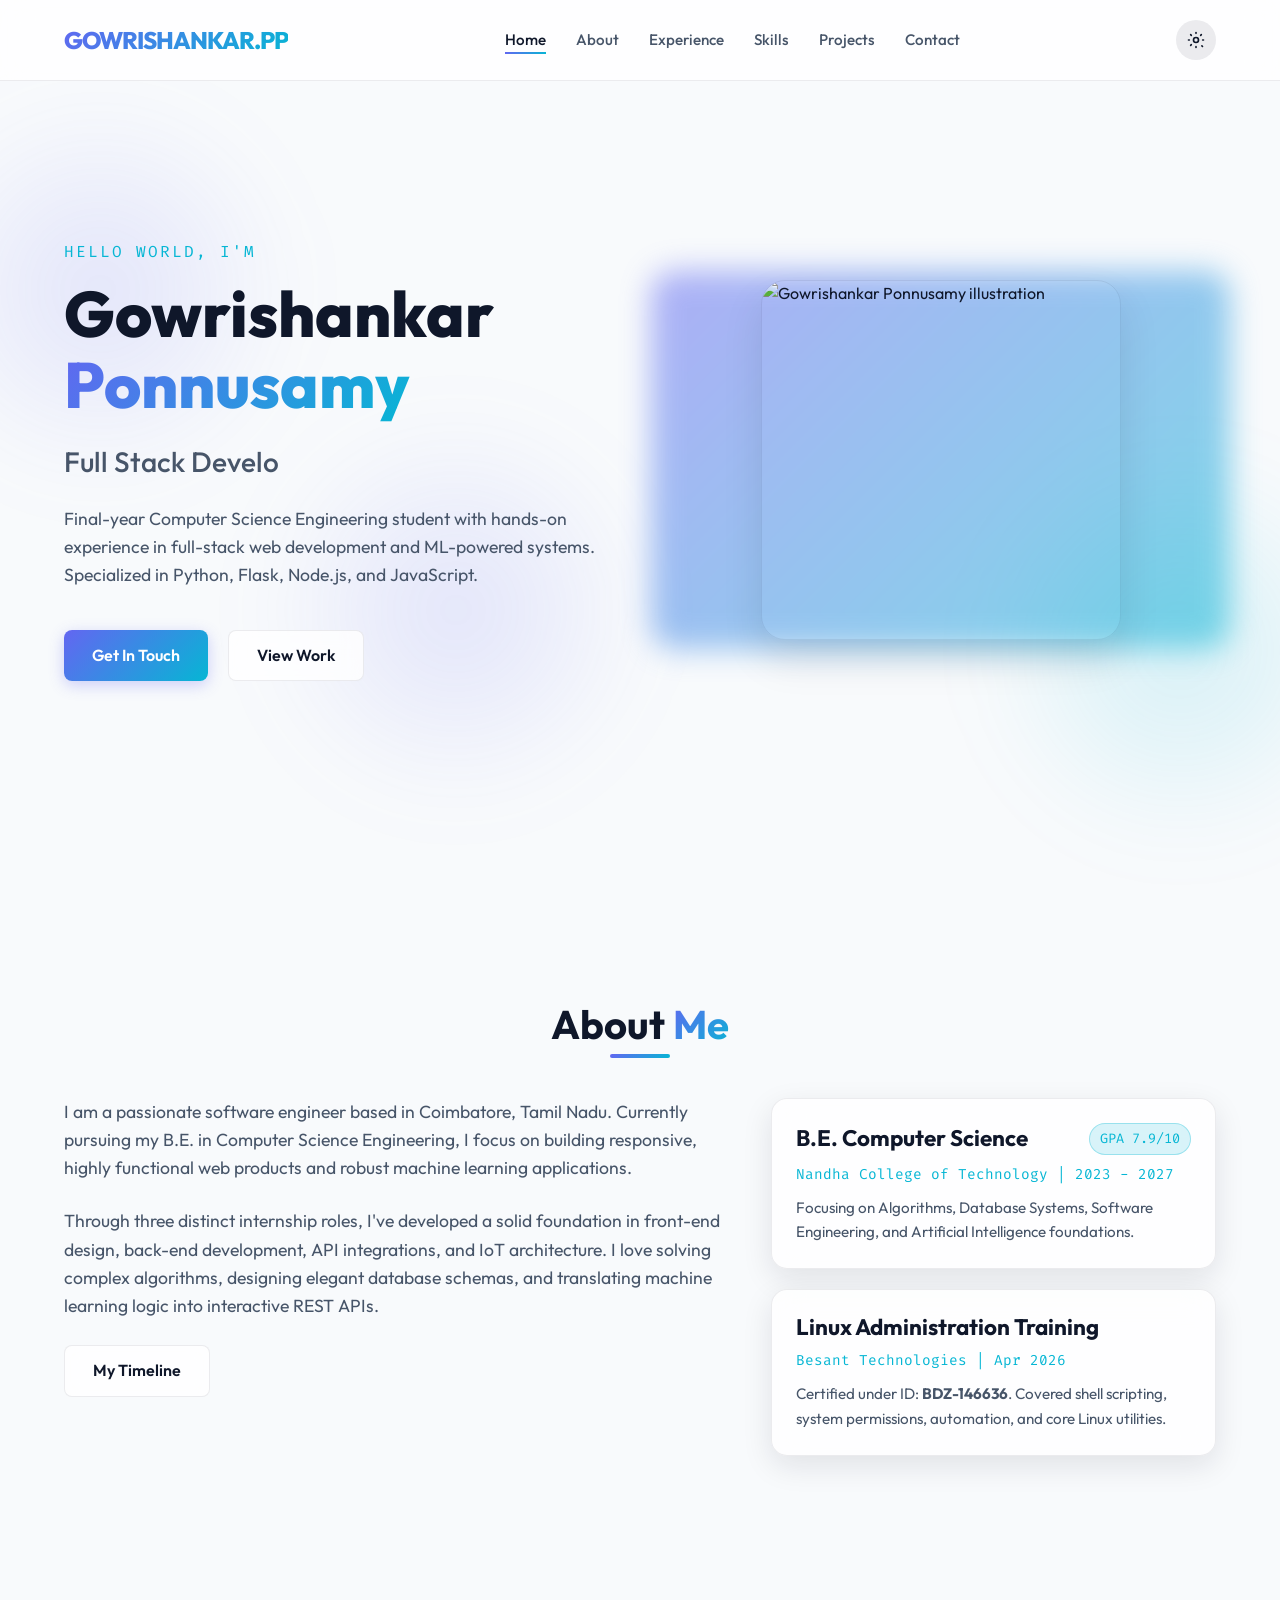
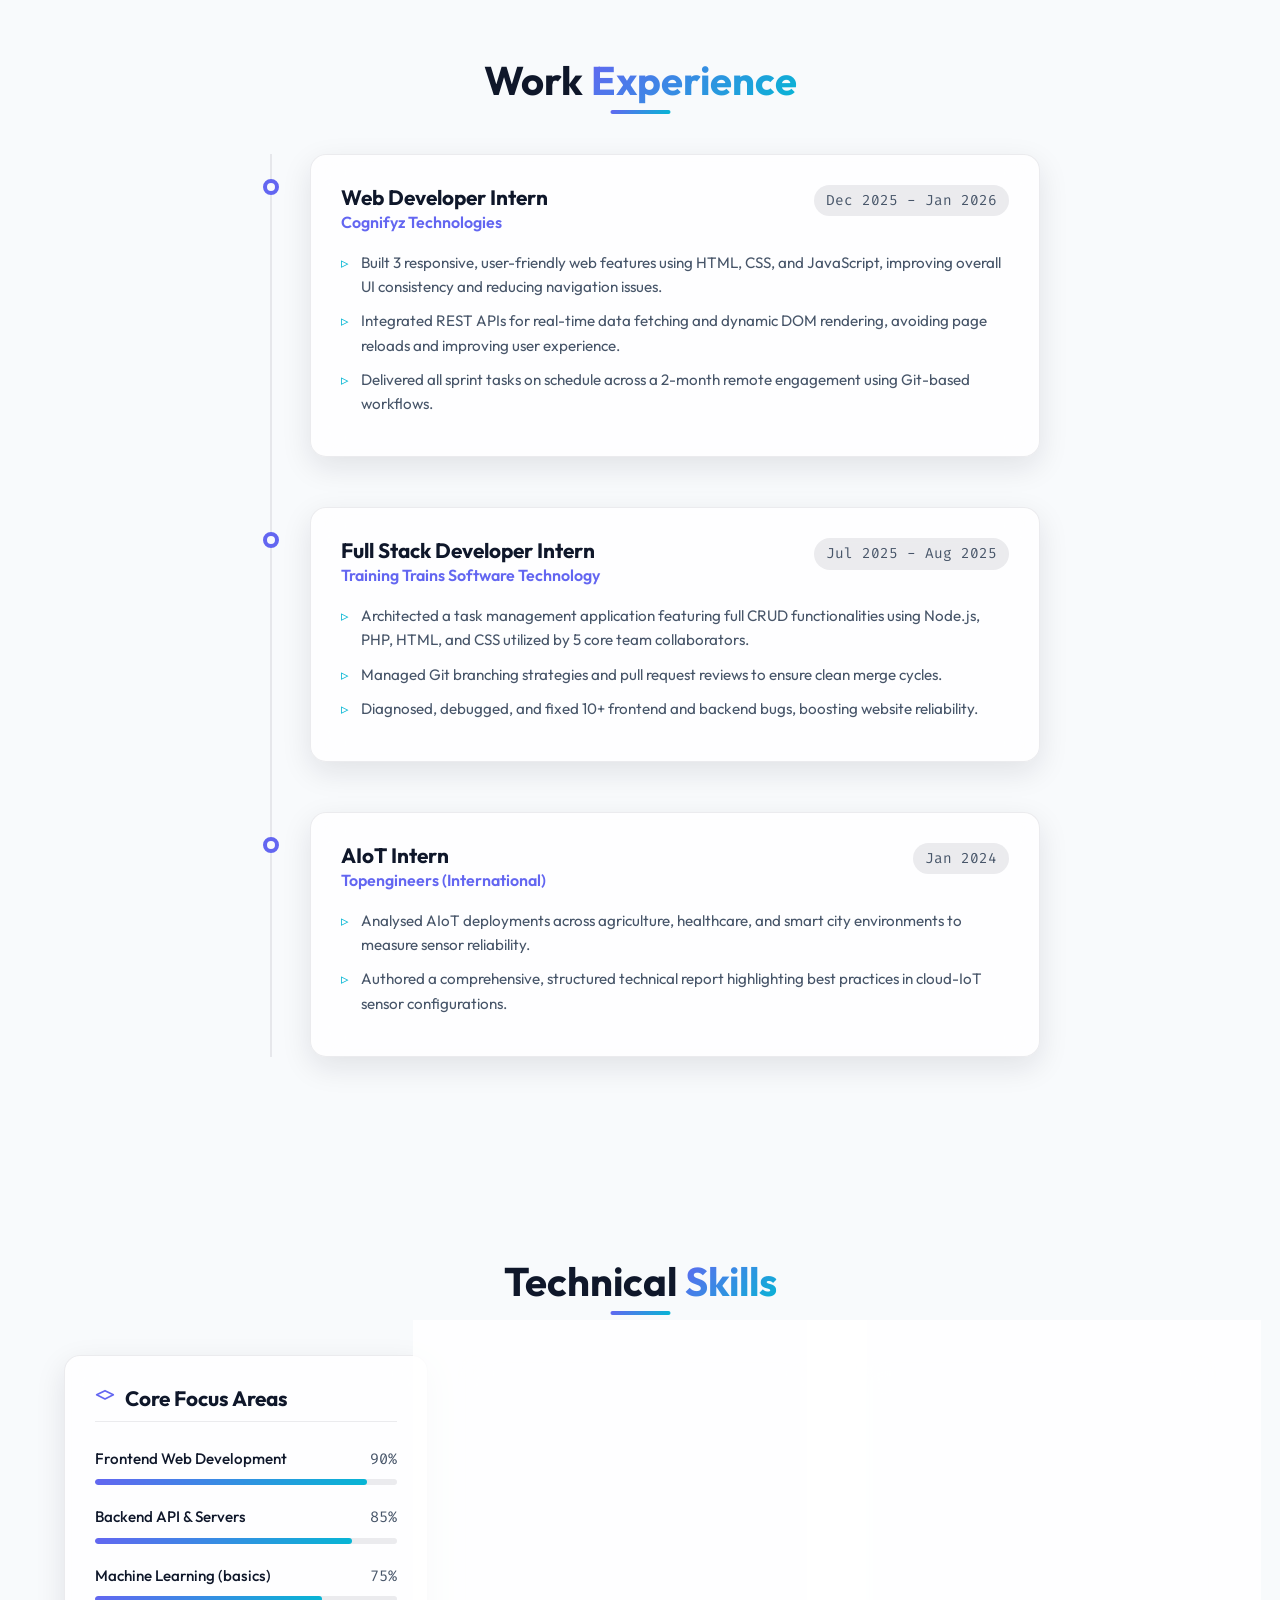
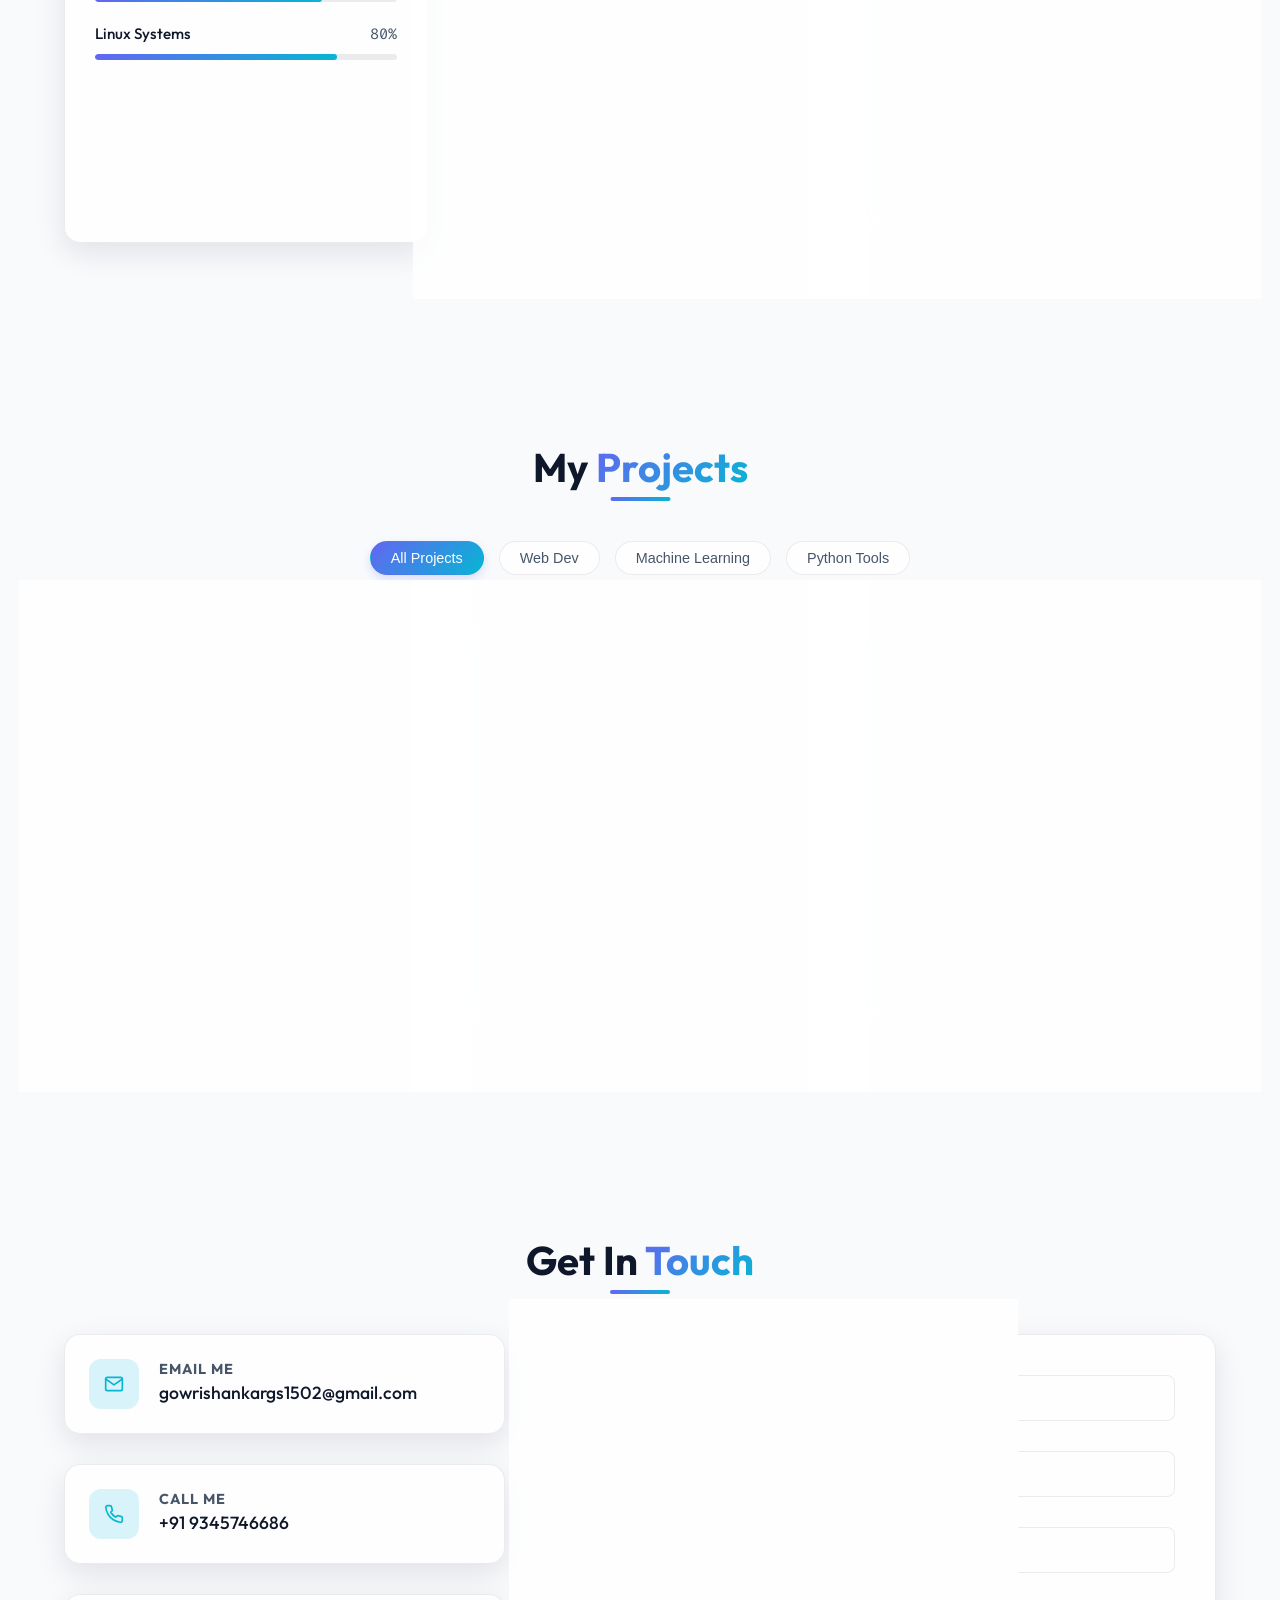
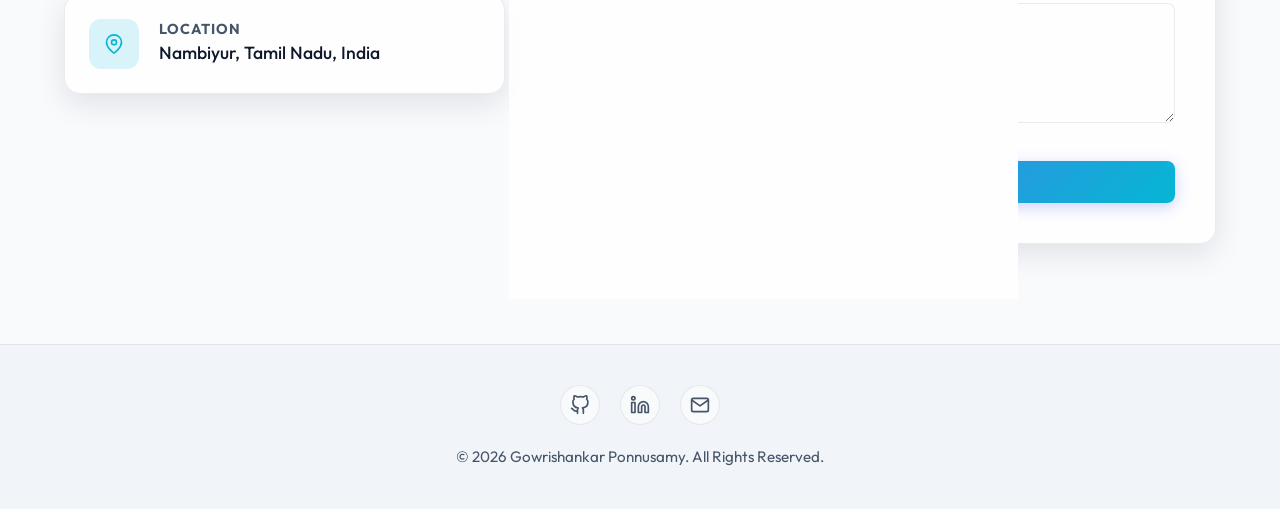
==== commit b9627d6b: "Fix script source path in index.html" ====
--- a/portfolio/index.html
+++ b/portfolio/index.html
@@ -482,6 +482,6 @@
     <p>&copy; 2026 Gowrishankar Ponnusamy. All Rights Reserved.</p>
   </footer>
 
-  <script src="/static/script.js"></script>
+  <script src="static/script.js"></script>
 </body>
 </html>
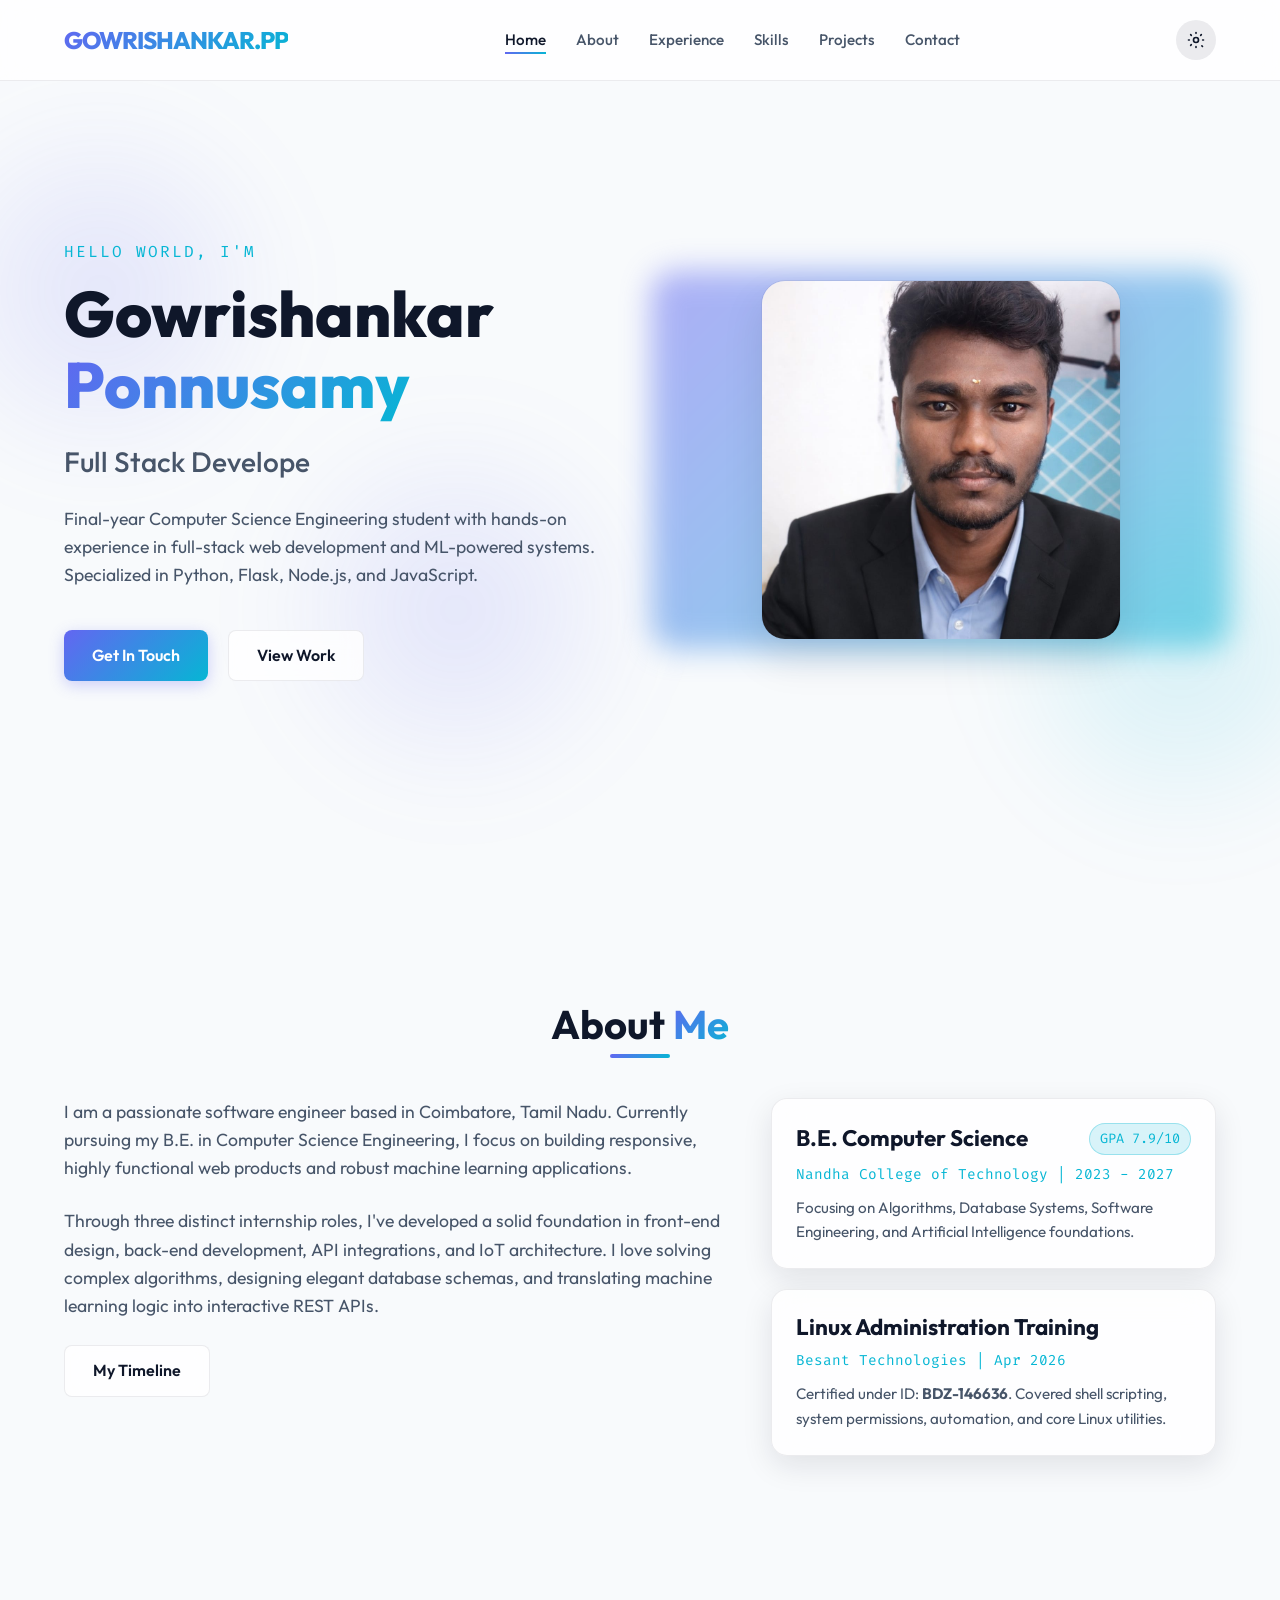
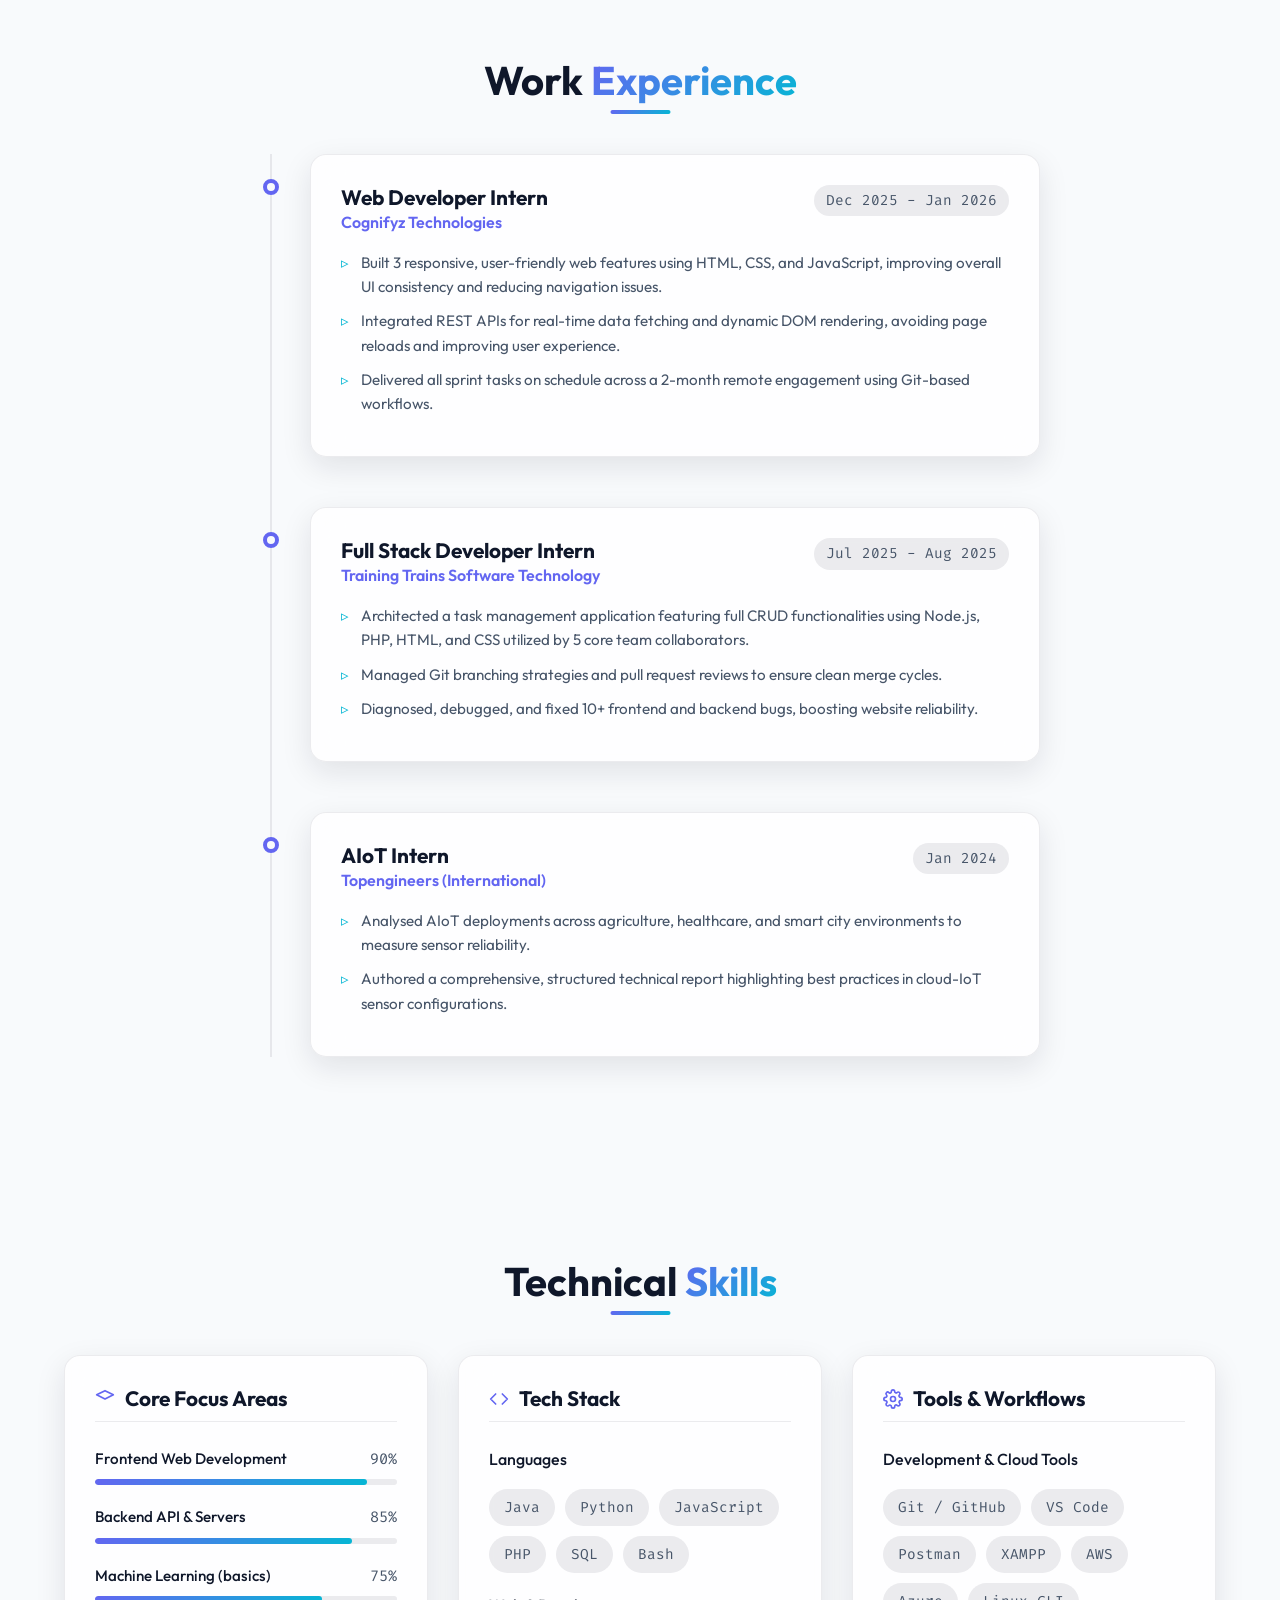
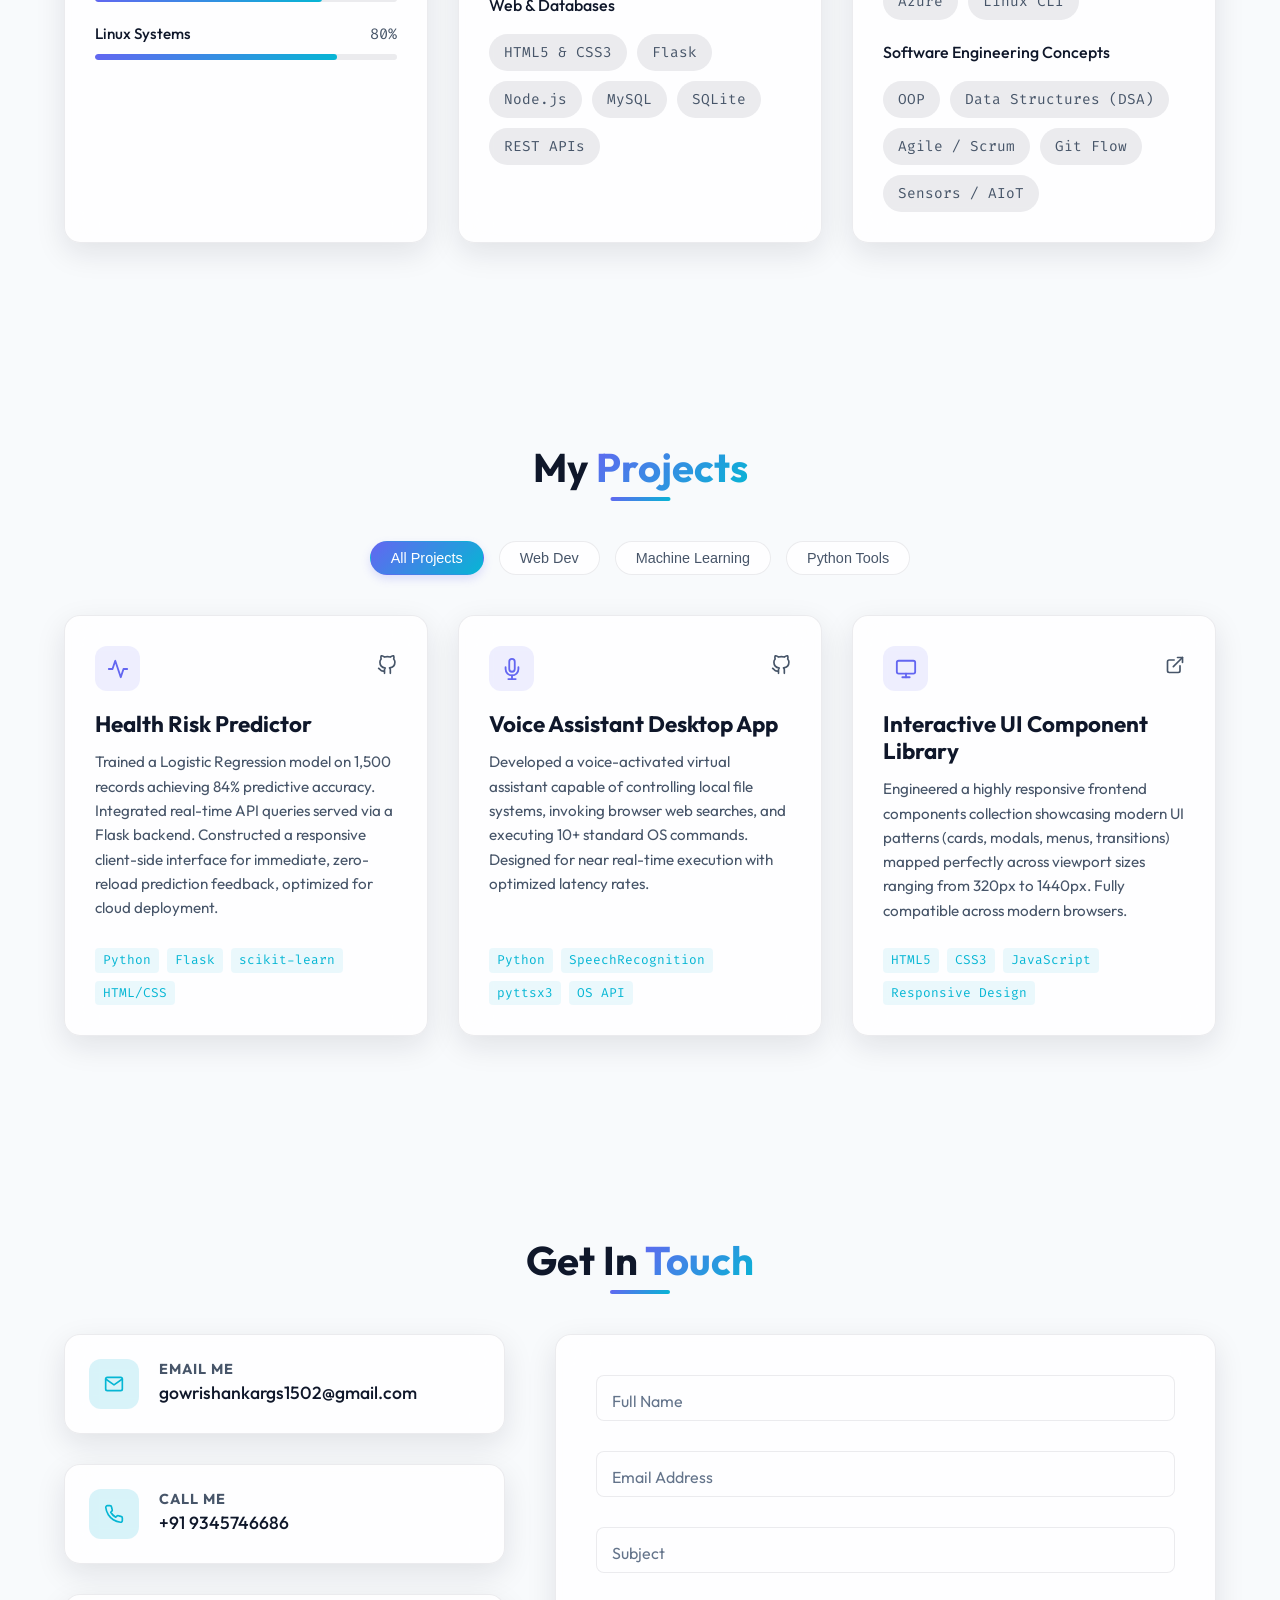
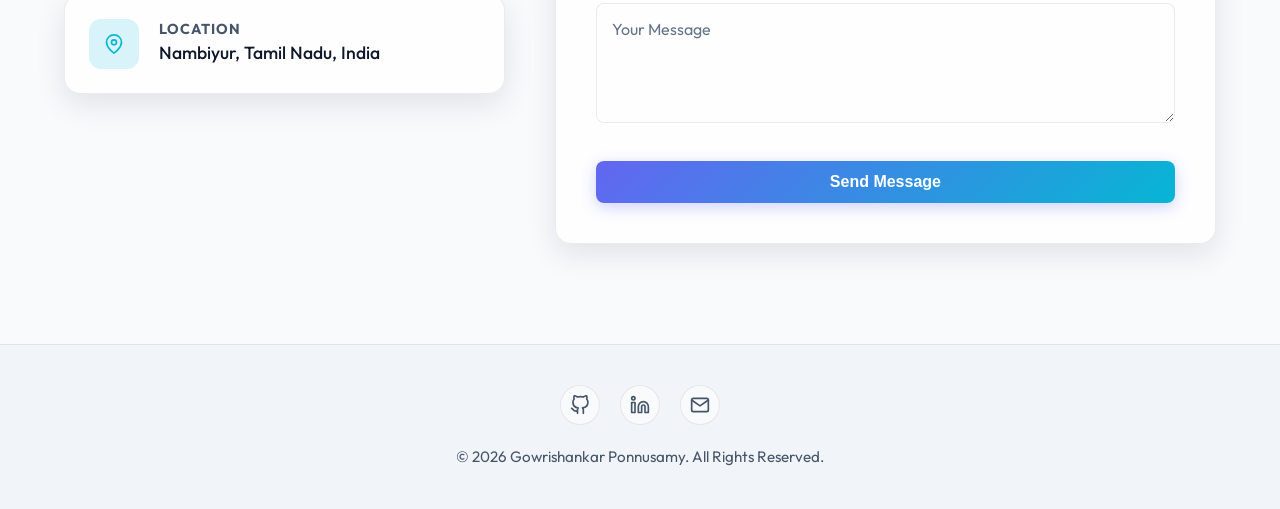
==== commit ba201997: "Update index.html" ====
--- a/portfolio/index.html
+++ b/portfolio/index.html
@@ -65,7 +65,7 @@
 
     <div class="hero-image-container">
       <div class="hero-img-wrapper">
-        <img src="/static/self coat.jpeg" alt="Gowrishankar Ponnusamy illustration" class="hero-img" loading="lazy">
+        <img src="static/self coat.jpeg" alt="Gowrishankar Ponnusamy illustration" class="hero-img" loading="lazy">
       </div>
     </div>
   </section>
